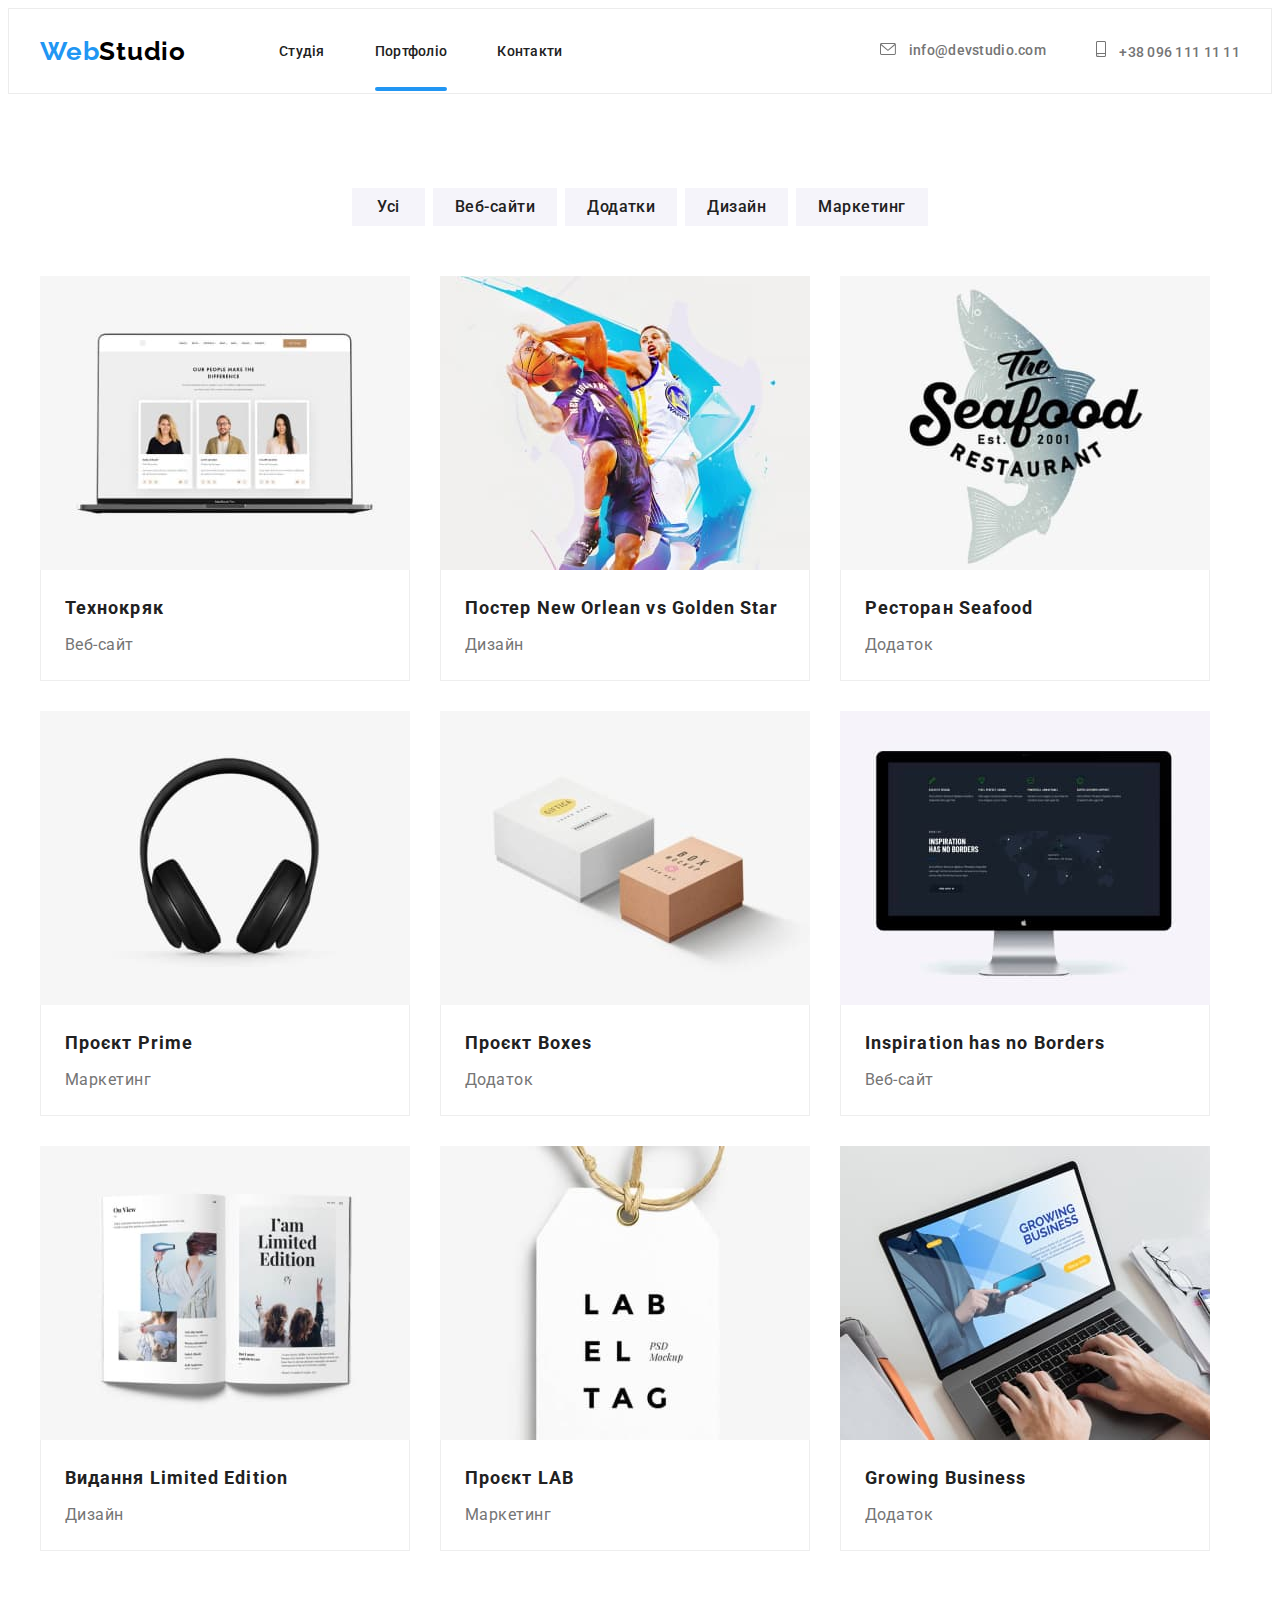
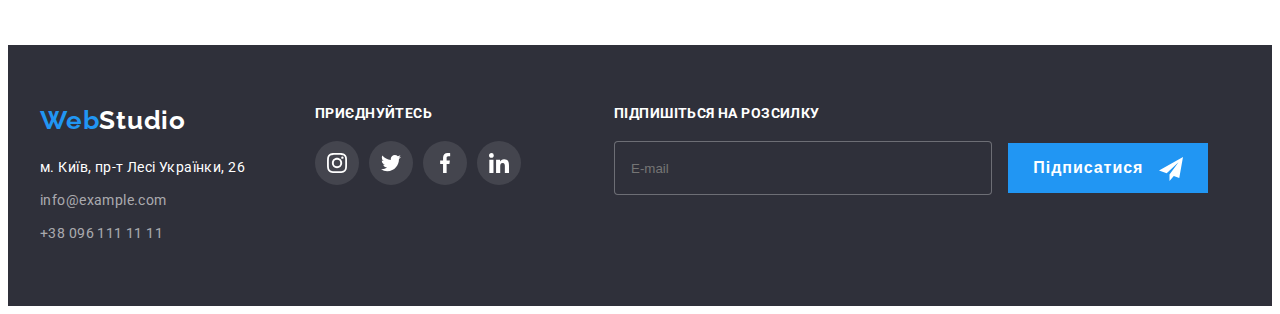
==== portfolio.html @ 2ddce33b "sass" ====
<!DOCTYPE html>
<html lang="uk">
  <head>
    <meta charset="UTF-8" />
    <meta http-equiv="X-UA-Compatible" content="IE=edge" />
    <meta name="viewport" content="width=device-width, initial-scale=1.0" />
    <title>Document</title>
    <!-- <link rel="stylesheet" href="./css/style.css" /> -->
    <link rel="stylesheet" href="./css/main.min.css">
    <link
      href="https://fonts.googleapis.com/css2?family=Raleway:wght@700&family=Roboto:wght@400;500;700;900&display=swap"
      rel="stylesheet"
    />
    <link
      rel="stylesheet"
      href="https://cdnjs.cloudflare.com/ajax/libs/modern-normalize/1.1.0/modern-normalize.min.css"
      integrity="sha512-wpPYUAdjBVSE4KJnH1VR1HeZfpl1ub8YT/NKx4PuQ5NmX2tKuGu6U/JRp5y+Y8XG2tV+wKQpNHVUX03MfMFn9Q=="
      crossorigin="anonymous"
      referrerpolicy="no-referrer"
    />
  </head>
  <body>
    <header class="header-portfolio">
      <div class="container header-container">
        <a href="" class="logo link"><span class="header-logo">Web</span>Studio</a>
        <nav class="navigation">
          <ul class="navigation__list list">
            <li class="navigation__item"><a href="./index.html" class="navigation__link link">Студія</a></li>
            <li class="navigation__item"><a href="" class="navigation__link link current">Портфоліо</a></li>
            <li class="navigation__item"><a href="" class="navigation__link link">Контакти</a></li>
          </ul>
        </nav>
        <ul class="contact list">
          <li class="contact__item">
            <a href="mailto:info@devstudio.com" class="contact__mail link"
              ><svg width="16" height="12" class="contact__icon">
                <use href="./images/icons.svg#icon-envelope"></use>
              </svg>
              info@devstudio.com</a
            >
          </li>
          <li class="contact__item">
            <a href="tel:+380961111111" class="contact__tel link"
              ><svg width="10" height="16" class="contact__icon">
                <use href="./images/icons.svg#icon-smartphone"></use>
              </svg>
              +38 096 111 11 11</a
            >
          </li>
        </ul>
      </div>
    </header>
    <main>
      <section class="portfolio">
        <div class="container">
          <h1 class="portfolio-hide">Портфоліо</h1>
          <ul class="portfolio-list list">
            <li class="item"><button type="button" class="portfolio-all-btn">Усі</button></li>
            <li class="item">
              <button type="button" class="portfolio-site-btn">Веб-сайти</button>
            </li>
            <li class="item"><button type="button" class="portfolio-app-btn">Додатки</button></li>
            <li class="item">
              <button type="button" class="portfolio-design-btn">Дизайн</button>
            </li>
            <li class="item">
              <button type="button" class="portfolio-marketing-btn">Маркетинг</button>
            </li>
          </ul>
          <ul class="portfolio-list-item">
            <li class="portfolio-item list">
              <a href="" class="portfolio-link link">
                <div class="portfolio-thumb">
                  <img src="./img/notebook.jpg" alt="ноутбук" width="370" />
                  <p class="portfolio-color-text">
                    Ресурс пропонує комплексні пропозиції з різним рівнем функціоналу та сервісів.
                    Все це дозволить відвідувачу отримати вичерпні відомості про компанію чи
                    приватну особу.
                  </p>
                </div>
                <div class="portfolio-border">
                  <h2 class="portfolio-title">Технокряк</h2>
                  <p class="portfolio-text">Веб-сайт</p>
                </div>
              </a>
            </li>
            <li class="portfolio-item list">
              <a href="" class="portfolio-link link">
                <div class="portfolio-thumb">
                  <img src="./img/basketball_players.jpg" alt="баскетболісти" width="370" />
                  <p class="portfolio-color-text">
                    Ресурс пропонує комплексні пропозиції з різним рівнем функціоналу та сервісів.
                    Все це дозволить відвідувачу отримати вичерпні відомості про компанію чи
                    приватну особу.
                  </p>
                </div>
                <div class="portfolio-border">
                  <h2 lang="en" class="portfolio-title">Постер New Orlean vs Golden Star</h2>
                  <p class="portfolio-text">Дизайн</p>
                </div>
              </a>
            </li>
            <li class="portfolio-item list">
              <a href="" class="portfolio-link link">
                <div class="portfolio-thumb">
                  <img src="./img/restaurant_seafood.jpg" alt="лого ресторану" width="370" />
                  <p class="portfolio-color-text">
                    Ресурс пропонує комплексні пропозиції з різним рівнем функціоналу та сервісів.
                    Все це дозволить відвідувачу отримати вичерпні відомості про компанію чи
                    приватну особу.
                  </p>
                </div>
                <div class="portfolio-border">
                  <h2 lang="en" class="portfolio-title">Ресторан Seafood</h2>
                  <p class="portfolio-text">Додаток</p>
                </div>
              </a>
            </li>
            <li class="portfolio-item list">
              <a href="" class="portfolio-link link">
                <div class="portfolio-thumb">
                  <img src="./img/headphones.jpg" alt="навушники" width="370" />
                  <p class="portfolio-color-text">
                    Ресурс пропонує комплексні пропозиції з різним рівнем функціоналу та сервісів.
                    Все це дозволить відвідувачу отримати вичерпні відомості про компанію чи
                    приватну особу.
                  </p>
                </div>
                <div class="portfolio-border">
                  <h2 lang="en" class="portfolio-title">Проєкт Prime</h2>
                  <p class="portfolio-text">Маркетинг</p>
                </div>
              </a>
            </li>
            <li class="portfolio-item list">
              <a href="" class="portfolio-link link">
                <div class="portfolio-thumb">
                  <img src="./img/boxes.jpg" alt="коробки" width="370" />
                  <p class="portfolio-color-text">
                    Ресурс пропонує комплексні пропозиції з різним рівнем функціоналу та сервісів.
                    Все це дозволить відвідувачу отримати вичерпні відомості про компанію чи
                    приватну особу.
                  </p>
                </div>
                <div class="portfolio-border">
                  <h2 lang="en" class="portfolio-title">Проєкт Boxes</h2>
                  <p class="portfolio-text">Додаток</p>
                </div>
              </a>
            </li>
            <li class="portfolio-item list">
              <a href="" class="portfolio-link link">
                <div class="portfolio-thumb">
                  <img src="./img/computer.jpg" alt="комп'ютер" width="370" />
                  <p class="portfolio-color-text">
                    Ресурс пропонує комплексні пропозиції з різним рівнем функціоналу та сервісів.
                    Все це дозволить відвідувачу отримати вичерпні відомості про компанію чи
                    приватну особу.
                  </p>
                </div>
                <div class="portfolio-border">
                  <h2 lang="en" class="portfolio-title">Inspiration has no Borders</h2>
                  <p class="portfolio-text">Веб-сайт</p>
                </div>
              </a>
            </li>
            <li class="portfolio-item list">
              <a href="" class="portfolio-link link">
                <div class="portfolio-thumb">   <img src="./img/book.jpg" alt="книга" width="370" />
                  <p class="portfolio-color-text">
                    Ресурс пропонує комплексні пропозиції з різним рівнем функціоналу та сервісів.
                    Все це дозволить відвідувачу отримати вичерпні відомості про компанію чи
                    приватну особу.
                  </p>
                </div>
                <div class="portfolio-border">
                  <h2 lang="en" class="portfolio-title">Видання Limited Edition</h2>
                  <p class="portfolio-text">Дизайн</p>
                </div>
              </a>
            </li>
            <li class="portfolio-item list">
              <a href="" class="portfolio-link link">
                <div class="portfolio-thumb"> <img src="./img/lab.jpg" alt="бирка" width="370" />
                  <p class="portfolio-color-text">
                    Ресурс пропонує комплексні пропозиції з різним рівнем функціоналу та сервісів.
                    Все це дозволить відвідувачу отримати вичерпні відомості про компанію чи
                    приватну особу.
                  </p>
                </div>
                <div class="portfolio-border">
                  <h2 lang="en" class="portfolio-title">Проєкт LAB</h2>
                  <p class="portfolio-text">Маркетинг</p>
                </div>
              </a>
            </li>
            <li class="portfolio-item list">
              <a href="" class="portfolio-link link">
                <div class="portfolio-thumb"> <img src="./img/growing_business.jpg" alt="працює за ноутбуком" width="370" />
                  <p class="portfolio-color-text">
                    Ресурс пропонує комплексні пропозиції з різним рівнем функціоналу та сервісів.
                    Все це дозволить відвідувачу отримати вичерпні відомості про компанію чи
                    приватну особу.
                  </p>
                </div>
                <div class="portfolio-border">
                  <h2 lang="en" class="portfolio-title">Growing Business</h2>
                  <p class="portfolio-text">Додаток</p>
                </div>
              </a>
            </li>
          </ul>
        </div>
      </section>
    </main>
    <footer class="footer">
      <div class="container container-footer">
        <div class="container-footer-logo">
          <a href="" class="footer-logo link"><span class="footer-logo">Web</span>Studio</a>
          <address class="footer-portfolio">
            <ul class="footer-list list">
              <li class="item">
                <a
                  href="https://goo.gl/maps/AxtiK1WYeKS8RHSY9"
                  target="_blank"
                  rel="noopener noreferrer nofollow"
                  class="footer-link link"
                  >м. Київ, пр-т Лесі Українки, 26</a
                >
              </li>
              <li class="item">
                <a href="mailto:info@example.com" class="footer-mailto-to link">info@example.com</a>
              </li>
              <li class="item">
                <a href="tel:+380961111111" class="footer-tel link">+38 096 111 11 11</a>
              </li>
            </ul>
          </address>
        </div>
        <div class="footer-soc">
          <h3 class="footer-soc-title">приєднуйтесь</h3>
          <ul class="footer-soc-list list">
            <li class="footer-soc-items">
              <a href="#" class="footer-soc-link link"
                ><svg widht="20" height="20" class="footer-soc-icons">
                  <use href="./images/icons.svg#icon-instagram"></use>
                </svg>
              </a>
            </li>
            <li class="footer-soc-items">
              <a href="#" class="footer-soc-link link"
                ><svg widht="20" height="20" class="footer-soc-icons">
                  <use href="./images/icons.svg#icon-twitter"></use>
                </svg>
              </a>
            </li>
            <li class="footer-soc-items">
              <a href="#" class="footer-soc-link link"
                ><svg widht="20" height="20" class="footer-soc-icons">
                  <use href="./images/icons.svg#icon-facebook"></use>
                </svg>
              </a>
            </li>
            <li class="footer-soc-items">
              <a href="#" class="footer-soc-link link"
                ><svg widht="20" height="20" class="footer-soc-icons">
                  <use href="./images/icons.svg#icon-linkedin"></use>
                </svg>
              </a>
            </li>
          </ul>
        </div>
        <div class="footer-subscribe">
          <h3 class="footer-subscribe-title">Підпишіться на розсилку</h3>
          <form action="">
            <label for="e-mail"></label>
            <input type="e-mail" name="e-mail" placeholder="E-mail" class="footer-subscribe-input">
            <button type="submit" class="footer-subscribe-btn">
               Підписатися 
              <svg class="footer-subscribe-icon" width="24" height="24"><use href="./images/icons.svg#icon-icon-send"></use></svg></button>
          </form>
        </div>
      </div>
    </footer>
  </body>
</html>
---- css/style.css ----
:root {
  --primary-header-color: #ffffff;
  --second-header-color: #212121;
  --second-text-color: #757575;
  --second-logo-color: #2196f3;
  --logo-color: #000000;
  --page-second-background: #2f303a;
  --button-page-background: #f5f4fa;
  --second-background-color: #188ce8;
  --link-rgba-color: rgba(255, 255, 255, 0.6);
  --border-img-color: #EEEEEE;
  --icon-color: #AFB1B8;

}
.container {
  width: 1200px;
  padding: 0px 15px;
  margin: 0 auto;
}
body {
  color: #212121;
  font-family: Roboto, sans-serif;
}
p,
h1,
h2,
h3,
h4,
h5,
h6 {
  margin: 0px;
}
ul {
  margin: 0px;
  padding-left: 0px;
}
button {
  cursor: pointer;
}

.link {
  text-decoration: none;
}
.list {
  list-style: none;
}
img {
  display: block;
}
@keyframes rotator {
  0% {
    transform: rotate(0);
  }
  50% {
    transform: rotate(360deg);
  }
  100% {
    transform: translateX(500px);
  }
}
/*-------- header-------- */
header .container {
  display: flex;
  align-items: center;
}

.header-logo {
  font-family: 'Raleway';
  font-weight: 700;
  font-size: 26px;
  line-height: 1.19;
  letter-spacing: 0.03em;
  color: var(--logo-color);
}

span.header-logo {
  color: var(--second-logo-color);
}
.nav-header {
  margin-left: 93px;
 
}
.header-list {
  display: flex; 
}
.header-list .item + .item {
  margin-left: 50px;
}

.header-link {
  padding-top: 32px;
  padding-bottom: 32px;
  position: relative;

  font-weight: 500;
  font-size: 14px;
  line-height: 1.14;
  letter-spacing: 0.02em;
  color: var(--second-header-color);
  transition: color 250ms cubic-bezier(0.4, 0, 0.2, 1);
}
.current::after {
  content: "";
  width: 100%;
  height: 4px;
  display: block;
  position: absolute;
  bottom: 0;
  left: 0;
  border-radius: 2px;
  background-color: var(--second-logo-color);
}


.cont-list {
  display: inline-flex;
  justify-content: center;
  align-items: center;
  margin-left: auto;
}
.cont-list .header-item + .header-item {
  margin-left: 50px;
}

.header-icon:focus {
  fill: var(--second-logo-color);
  }
  .header-icon {
    fill: currentColor;
    margin-right: 10px;
  }

.header-mail,
.header-tel {
  display: block;
  padding-top: 32px;
  padding-bottom: 32px;

  font-weight: 500;
  font-size: 14px;
  line-height: 1.14;
  letter-spacing: 0.02em;
  color: var(--second-text-color);
  transition: color 250ms cubic-bezier(0.4, 0, 0.2, 1);
}
.header-mail:hover,
.header-mail:focus,
.header-tel:hover,
.header-tel:focus,
.header-link:hover,
.header-link:focus {
  color: var(--second-logo-color);
}

/*-------- main-------- */


.hero {
  background: var(--page-second-background);
  text-align: center;
  padding-bottom: 200px;
  padding-top: 200px;
}
.hero-photo {
  height: 600px;
  max-width: 1600px;
  margin-left: auto;
  margin-right: auto;
  background-image: linear-gradient(rgba(47, 48, 58, 0.4),rgba(47, 48, 58, 0.4)), url(../images/hero.jpg);
  background-repeat: no-repeat;
  background-size: cover;
  background-position: center;
}

.title {
  margin-bottom: 30px;

  font-weight: 900;
  font-size: 44px;
  line-height: 1.36;
  text-align: center;
  letter-spacing: 0.06em;
  text-transform: uppercase;
  color: var(--primary-header-color); 
}
.servise-btn {
  min-width: 216px;
  height: 50px;
  border: none;

  font-weight: 700;
  font-size: 16px;
  line-height: 1.88;
  letter-spacing: 0.06em;
  color: var(--primary-header-color);
  background: var(--second-logo-color);
  transition: background-color 250ms cubic-bezier(0.4, 0, 0.2, 1);
}
.servise-cursor {
  cursor: pointer;
}
.servise-btn:focus,
.servise-btn:hover {
  background-color: var(--second-background-color);
}

/*-------- qualitie-------- */

.our-qualities { 
  padding-top: 94px;
  padding-bottom: 94px;
}

.qualities-text-hide {
  position: absolute;
  width: 1px;
  height: 1px;
  margin: 1px;
  border: 0;
  padding: 0;
  white-space: nowrap;
  clip-path: inset(100%);
  clip:rect(0000);
  overflow: hidden;
}
.qualities-icon {
  width: 270px;
  height: 120px;
  background-color: var(--button-page-background);
  margin-bottom: 30px;
  display: flex;
  justify-content: center;
  align-items: center;
}
.qualities-icon-images {
width: 70px;
height: 70px;
}


.qualities-list {
  display: flex;
  flex-basis: calc(100% - 120px)/4;
   margin-right: -30px;
}

.qualities-list .qualities-item:not(:last-child){
margin-right: 30px;
}
.qualities-title {
  font-size: 14px;
  line-height: 1.14;
  letter-spacing: 0.03em;
  text-transform: uppercase;
  color: var(--second-header-color);
  margin-bottom: 10px;
}
.qualities-text {
  font-size: 14px;
  line-height: 1.71;
  letter-spacing: 0.03em;
  color: var(--second-text-color);
}

/*----------- work ----------- */

.work-section {
padding-bottom: 94px;
}

.work-title {
  font-weight: 700;
  font-size: 36px;
  line-height: 1.17;
  text-align: center;
  letter-spacing: 0.03em;
  color: var(--second-header-color);
}
.work-title {
  margin-bottom: 50px;
}
.work-list {
  display: flex;
  flex-basis: calc(100%-60px)/3;
}
.work-list .work-item:not(:last-child) {
  margin-right: 30px;
}
.work-text {
  position: absolute;
  bottom: 0;
  padding-top: 27px;
  padding-bottom: 27px;
  width: 100%;

  font-weight: 700;
  font-size: 14px;
  line-height: 16px;
  text-align: center;
  letter-spacing: 0.03em;
  text-transform: uppercase;
  color: var(--primary-header-color);
  background-color: rgba(47, 48, 58, 0.8);;
}
.work-item {
  position: relative;
}

/*--------- team --------- */
.team {
  background: var(--button-page-background);
}
.team-section {
  padding-bottom: 94px;
  padding-top: 94px;
  
}


.team-title {
  font-weight: 700;
  font-size: 36px;
  line-height: 1.17;
  text-align: center;
  letter-spacing: 0.03em;
  color: var(--second-header-color);
}
.team-list {
  display: flex;
  margin-top: 50px; 
}
.team-list .team-item:not(:last-child) {
  margin-right: 30px;
}
.team-name {
  margin-top: 30px;
  
  font-weight: 500;
  font-size: 16px;
  line-height: 1.19;
  text-align: center;
  letter-spacing: 0.03em;
  color: var(--second-header-color);
}
.team-position {
  margin-top: 10px;
  margin-bottom: 16px;
  font-size: 16px;
  line-height: 1.19;
  text-align: center;
  letter-spacing: 0.03em;
  color: var(--second-text-color);
}
.team-item{
  background-color: var(--primary-header-color);
  box-shadow: 0px 1px 3px rgba(0, 0, 0, 0.12), 0px 1px 1px rgba(0, 0, 0, 0.14), 0px 2px 1px rgba(0, 0, 0, 0.2);
  border-radius: 0px 0px 4px 4px;
}
.team-soc-list {
  display: flex;
  justify-content: center;
  align-items: center;
  
}
.team-soc-items {
  width: 44px;
  height: 44px;
  margin-bottom: 30px;
}
.team-soc-items:not(:last-child) {
  margin-right: 10px;
}
.team-soc-link {
  width: 100%;
  height: 100%;
  display: flex;
  border-radius: 50%;
  justify-content: center;
  align-items: center;
  color: var(--icon-color);
  transition: background-color 250ms cubic-bezier(0.4, 0, 0.2, 1), color 250ms cubic-bezier(0.4, 0, 0.2, 1);
 
}
 .team-soc-link:hover,
 .team-soc-link:focus{
  background-color: var(--second-logo-color);
  color: var(--primary-header-color);
 }
.team-soc-icons {
  fill: currentColor;
}



.clients-section {
  padding-top: 94px;
  padding-bottom: 94px;
}
.clients-title {
  font-weight: 700;
  font-size: 36px;
  line-height: 42px;
  text-align: center;
  letter-spacing: 0.03em;
  margin-bottom: 50px;
}
.clients-list {
  display: flex;
  justify-content: center;
  align-items: center;
}
.clients-link {
  width: 100%;
  height: 100%;
  display: flex;
  justify-content: center;
  align-items: center;
  fill: var(--icon-color);
  border: 1px solid #AFB1B8;
  border-radius: 4px;
  transition: border-color cubic-bezier(0.4, 0, 0.2, 1), color 250ms cubic-bezier(0.4, 0, 0.2, 1);
}
.clients-items {
  width: 170px;
  height: 92px;
}
.clients-items:not(:last-child) {
  margin-right: 30px;
}
.clients-link {
  color: var(--icon-color);
}
.clients-link:hover,
.clients-link:focus{
color: var(--second-logo-color);
border-color: var(--second-logo-color);
}

.clients-icons {
  fill: currentColor;
}
/*---------- footer ---------- */

.footer {
  background: var(--page-second-background);
  padding-top: 60px;
  padding-bottom: 60px;
  
}
.container-footer {
  display: flex;
}
.container-footer-logo {
  display: inline-block;
}
.footer-logo {
  font-family: 'Raleway';
  font-style: normal;
  font-weight: 700;
  font-size: 26px;
  line-height: 1.19;
  letter-spacing: 0.03em;
  color: var(--primary-header-color);
}
span.footer-logo {
  color: var(--second-logo-color);
}
.footer-info-links {
  margin-top: 20px;
}

.footer-list .item + .item {
  margin-top: 9px;
}
.footer-link {
  font-style: normal;
  font-size: 14px;
  line-height: 1.71;
  letter-spacing: 0.03em;
  color: var(--primary-header-color);
  transition: color 250ms cubic-bezier(0.4, 0, 0.2, 1);
}

.footer-meilto {
  font-style: normal;
  font-size: 14px;
  line-height: 1.71;
  letter-spacing: 0.03em;
  color: var(--link-rgba-color);
}
.footer-tel {
  font-style: normal;
  font-size: 14px;
  line-height: 1.71;
  letter-spacing: 0.03em;
  color: var(--link-rgba-color);
}
.footer-link:hover,
.footer-link:focus,
.footer-meilto:hover,
.footer-meilto:focus,
.footer-tel:hover,
.footer-tel:focus {
  color: var(--second-logo-color);
}

.footer-soc {
  justify-content: center;
  align-items: center; 
}

.footer-soc-title {
  display: flex;
  align-items: center;
  margin-bottom: 20px;
  margin-left: 70px;
  

  font-weight: 700;
  font-size: 14px;
  line-height: 16px;
  letter-spacing: 0.03em;
  text-transform: uppercase;
  color: var(--primary-header-color);
}
.footer-soc-link {
  width: 100%;
  height: 100%;
  display: flex;
  justify-content: center;
  align-items: center;
  color: var(--primary-header-color);
  border-radius: 50%;
  background: rgba(255, 255, 255, 0.1);
  transition: background-color 250ms cubic-bezier(0.4, 0, 0.2, 1);
}
.footer-soc-list {
  display: flex;
  justify-content: center;
  align-items: center;
  margin-left: 70px;
}
.footer-soc-items {
  width: 44px;
  height: 44px;
}
.footer-soc-items:not(:last-child) {
  margin-right: 10px;
}
.footer-soc-icons {
  fill: currentColor;
}
.footer-soc-link:hover,
.footer-soc-link:focus {
  background-color: var(--second-logo-color);
}
.footer-subscribe {
  margin-left: 93px;
}
.footer-subscribe-title {
  font-weight: 700;
  font-size: 14px;
  line-height: 16px;
  letter-spacing: 0.03em;
  text-transform: uppercase;
  color: #FFFFFF;
  margin-bottom: 20px;
}
.footer-subscribe-input {
  width: 358px;
  height: 50px;
  padding-left: 16px;
  border: 1px solid rgba(255, 255, 255, 0.3);
  border-radius: 4px;
  background: var(--page-second-background);
  cursor: pointer;
}
.footer-subscribe-btn {
  width: 200px;
  height: 50px;
  margin-left: 12px;
  font-weight: 700;
  font-size: 16px;
  line-height: 30px;
  align-items: center;
  text-align: center;
  letter-spacing: 0.06em;
  border: none;
  cursor: pointer;
  color: var(--primary-header-color);
  background: var(--second-logo-color);
  outline: none;
  transition: background-color 250ms cubic-bezier(0.4, 0, 0.2, 1);
}
.footer-subscribe-btn:focus,
.footer-subscribe-btn:hover {
background-color: var(--second-background-color);
}
.footer-subscribe-icon {
  fill: var(--primary-header-color);
  margin-left: 10px;
  vertical-align: middle;
}

/*---------- portfolio ---------- */

.header-portfolio {
  border: 1px solid #ECECEC;
}
.portfolio-hide {
  position: absolute;
  width: 1px;
  height: 1px;
  margin: 1px;
  border: 0;
  padding: 0;
  white-space: nowrap;
  clip-path: inset(100%);
  clip:rect(0000);
  overflow: hidden;
}

.portfolio-list {
  display: flex;
  justify-content: center;
  margin-bottom: 50px;
}
.portfolio-list .item + .item {
  margin-left: 8px;
}
.portfolio-all-btn {
  padding: 6px 25px;

  font-family: 'Roboto';
  font-weight: 500;
  font-size: 16px;
  line-height: 1.63;
  letter-spacing: 0.03em;
  border: 0;
  background: var(--button-page-background);
  color: var(--second-header-color);
  cursor: pointer;
  transition: background-color 250ms cubic-bezier(0.4, 0, 0.2, 1), color 250ms cubic-bezier(0.4, 0, 0.2, 1),
  box-shadow 250ms cubic-bezier(0.4, 0, 0.2, 1);
}

.portfolio-site-btn {
  padding: 6px 22px;

  font-family: 'Roboto';
  font-weight: 500;
  font-size: 16px;
  line-height: 1.63;
  letter-spacing: 0.03em;
  border: 0;
  background: var(--button-page-background);
  color: var(--second-header-color);
  cursor: pointer;
  transition: background-color 250ms cubic-bezier(0.4, 0, 0.2, 1), color 250ms cubic-bezier(0.4, 0, 0.2, 1),
  box-shadow 250ms cubic-bezier(0.4, 0, 0.2, 1);
}
.portfolio-app-btn {
  padding: 6px 22px;

  font-family: 'Roboto';
  font-weight: 500;
  font-size: 16px;
  line-height: 1.63;
  letter-spacing: 0.03em;
  border: 0;
  background: var(--button-page-background);
  color: var(--second-header-color);
  cursor: pointer;
  transition: background-color 250ms cubic-bezier(0.4, 0, 0.2, 1), color 250ms cubic-bezier(0.4, 0, 0.2, 1),
  box-shadow 250ms cubic-bezier(0.4, 0, 0.2, 1);
}
.portfolio-design-btn {
  padding: 6px 22px;

  font-family: 'Roboto';
  font-weight: 500;
  font-size: 16px;
  line-height: 1.63;
  letter-spacing: 0.03em;
  border: 0;
  background: var(--button-page-background);
  color: var(--second-header-color);
  cursor: pointer;
  transition: background-color 250ms cubic-bezier(0.4, 0, 0.2, 1), color 250ms cubic-bezier(0.4, 0, 0.2, 1),
  box-shadow 250ms cubic-bezier(0.4, 0, 0.2, 1);
}
.portfolio-marketing-btn {
  padding: 6px 22px;

  font-family: 'Roboto';
  font-weight: 500;
  font-size: 16px;
  line-height: 1.63;
  letter-spacing: 0.03em;
  color: var(--second-header-color);
  background: var(--button-page-background);
  border: 0;
  cursor: pointer;
  transition: background-color 250ms cubic-bezier(0.4, 0, 0.2, 1), color 250ms cubic-bezier(0.4, 0, 0.2, 1), 
  box-shadow 250ms cubic-bezier(0.4, 0, 0.2, 1);  
}
.portfolio {
  padding-top: 94px;
  padding-bottom: 94px;
}
.portfolio-list-item {
  display: flex;
  flex-wrap: wrap;
}

.portfolio-all-btn:hover,
.portfolio-all-btn:focus,
.portfolio-site-btn:hover,
.portfolio-site-btn:focus,
.portfolio-app-btn:hover,
.portfolio-app-btn:focus,
.portfolio-design-btn:hover,
.portfolio-design-btn:focus,
.portfolio-marketing-btn:hover,
.portfolio-marketing-btn:focus {
  background-color: var(--second-logo-color);
  color: var(--primary-header-color);
  box-shadow: 0px 3px 1px rgba(0, 0, 0, 0.1), 0px 1px 2px 
  rgba(0, 0, 0, 0.08), 0px 2px 2px rgba(0, 0, 0, 0.12);
}
.portfolio-item {
  flex-basis: calc(100%-60px)/3;
  margin-bottom: 30px;
  margin-right: 30px;
  position: relative;
}

.portfolio-thumb {
  position: relative;
  overflow: hidden;
}
.portfolio-item:nth-child(3n) {
  margin-right: 0px;
}
.portfolio-item:nth-last-child(-n+3) {
  margin-bottom: 0;
}
.portfolio-link {
  display: block;
  /* position: relative; */
}
.portfolio-link:hover {
  box-shadow: 0px 1px 1px rgba(0, 0, 0, 0.12), 0px 4px 4px rgba(0, 0, 0, 0.06), 1px 4px 6px rgba(0, 0, 0, 0.16);
  
}
.portfolio-link:hover .portfolio-color-text {
  transform: translateY(0);
}
.portfolio-color-text {
  position: absolute;
  top: 0px;
  font-size: 18px;
  line-height: 28px;
  letter-spacing: 0.03em;
  color: var(--primary-header-color);
  background-color: rgba(33, 150, 243, 0.9);
  padding-left: 27px;
  padding-top: 65px;
  padding-right: 21px;
  height: 100%;
  transform: translateY(100%);
  transition: transform 300ms linear;
  overflow: auto;
}
.portfolio-border {
  border-bottom: 1px solid var(--border-img-color);
  border-left: 1px solid var(--border-img-color);
  border-right: 1px solid var(--border-img-color);
  padding-top: 20px;
  padding-left: 24px;
  padding-bottom: 20px;
  
}
.portfolio-title {
  font-size: 18px;
  line-height: 2;
  letter-spacing: 0.06em;
  color: var(--second-header-color);
}
.portfolio-text {
  margin-top: 4px;
  
  font-size: 16px;
  line-height: 1.88;
  letter-spacing: 0.03em;
  color: var(--second-text-color);
}




/*---------- footer-portfolio ---------- */

.footer-portfolio {
  margin-top: 20px;
}
.footer-list .item + .item {
  margin-top: 9px;
}
.footer-mailto-to,
.footer-tel {
  font-style: normal;
  font-size: 14px;
  line-height: 1.71;
  letter-spacing: 0.03em;
  color: var(--link-rgba-color);
}
.footer-mailto-to:hover,
.footer-mailto-to:focus {
  color: var(--second-logo-color);
}
.backdrop {
  position: fixed;
  top: 0;
  width: 100%;
  height: 100%;
  background-color:  rgba(0, 0, 0, 0.2);;
  transition: opasity 250ms cubic-bezier(0.4, 0, 0.2, 1) visibility 250ms cubic-bezier(0.4, 0, 0.2, 1);
}
.modal {
  position: absolute;
  top: 50%;
  left: 50%;
  transform: translate(-50%, -50%) scaleY(1) scaleX(1);
  width: 528px;
  min-height: 581px;
  background-color: var(--primary-header-color);
  box-shadow: 0px 1px 3px rgba(0, 0, 0, 0.12), 0px 1px 1px rgba(0, 0, 0, 0.14), 0px 2px 1px rgba(0, 0, 0, 0.2);
  border-radius: 4px;
  transition: transform 250ms cubic-bezier(0.4, 0, 0.2, 1);
  padding: 40px;
}
.backdrop.is-hidden.modal {
  transform: translate(-50%, -50%) scaleY(0) scaleX(0);
}
.modal-close {
  position: absolute;
  top: 8px;
  right: 8px;
  display: flex;
  align-items: center;
  justify-content: center;
  width: 30px;
  height: 30px;
  background-color: transparent;
  border: 1px solid rgba(0, 0, 0, 0.1);
  border-radius: 50%;
  transition: fill 250ms cubic-bezier(0.4, 0, 0.2, 1);
}

.modal-close-blue:focus,
.modal-close-blue:hover {
  fill:#2196F3;
}
.is-hidden {
  opacity: 0;
  visibility: hidden;
  pointer-events: none;
}
.modal-heading {
  font-weight: 700;
  font-size: 20px;
  line-height: 23px;
  text-align: center;
  letter-spacing: 0.03em;
  color: #212121;
  margin-bottom: 12px;
}

.modal-input {
  width: 100%;
  height: 40px;
  border: 1px solid rgba(33, 33, 33, 0.2);
  border-radius: 4px;
  padding-left: 42px;
  outline: none;
  cursor: pointer;
  transition: border-color 250ms cubic-bezier(0.4, 0, 0.2, 1);
}

.modal-input:focus,
.modal-input:hover {
  border-color: var(--second-logo-color);
  
}
.modal-input:focus + svg,
.modal-input:hover + svg {
  fill: var(--second-logo-color);
}
.modal-input-group {
  margin-bottom: 10px;
}
.modal-input-group label {
  margin-bottom: 4px;
  display: block;
  font-weight: 400;
  font-size: 12px;
  line-height: 14px;
  letter-spacing: 0.01em;
  color: #757575;
}
.modal-text {
  width: 100%;
  height: 120px;
  border: 1px solid rgba(33, 33, 33, 0.2);
  border-radius: 4px;
  padding: 12px 16px;

  font-weight: 400;
  font-size: 12px;
  line-height: 14px;
  letter-spacing: 0.01em;
  color: rgba(117, 117, 117, 0.5);
  resize: none;
  cursor: pointer;
  outline: none;
  transition: border-color 250ms cubic-bezier(0.4, 0, 0.2, 1);
}
.modal-text:focus,
.modal-text:hover {
  border-color: var(--second-logo-color); 
}

.modal-input-icon {
  position: absolute;
  top: 50%;
  left: 12px;
  transform: translateY(-50%);
  transition: fill 250ms cubic-bezier(0.4, 0, 0.2, 1);
}
.modal-input-wrapper {
  position: relative;
}


.modal-politic-label::before {
  content: "";
  width: 16px;
  height: 15px;
  border: 1px solid #212121;
  margin-right: 8px;
}
label.modal-politic-label {
  display: flex;
  align-items: center;
 
}
.visually-hidder {
  position: absolute;
  width: 1px;
  height: 1px;
  margin: -1px;
  border: 0;
  padding: 0;
  white-space: nowrap;
  overflow: hidden;

}
.modal-politic-chec {
  font-weight: 400;
  font-size: 14px;
  line-height: 24px;
  letter-spacing: 0.03em;
  color: #757575;
}
.modal-politic-chec:checked + label::before {
  border: none;
  background-image: url(../img/chec.svg);
  background-repeat: no-repeat;
  background-position: center;
  background-color: var(--second-logo-color);
}
.modal-politic-link {
  font-weight: 400;
  font-size: 14px;
  line-height: 24px;
  letter-spacing: 0.03em;
  text-decoration-line: underline;
  color: var(--second-logo-color);
  margin-left: 5px;
}
.modal-btn-sudmit {
  text-align: center;
  margin-top: 30px;
}
.modal-btn {
  width: 200px;
  height: 50px;
  border: none;
  font-weight: 700;
  font-size: 16px;
  line-height: 30px;
  letter-spacing: 0.06em;
  color: var(--primary-header-color);
  /* display: flex; */
  align-items: center;
  justify-content: center;
  background: var(--second-logo-color);
  box-shadow: 0px 4px 4px rgba(0, 0, 0, 0.15);
  transition: background-color 250ms cubic-bezier(0.4, 0, 0.2, 1);
}
.modal-btn:focus,
.modal-btn:hover {
  background-color: var(--second-background-color);
}
---- css/main.min.css ----
p,h1,h2,h3,h4,h5,h6{margin:0px}ul{margin:0px;padding-left:0px}.link{text-decoration:none}.list{list-style:none}button{cursor:pointer}img{display:block}:root{--primary-header-color: #ffffff;--second-header-color: #212121;--second-text-color: #757575;--second-logo-color: #2196f3;--logo-color: #000000;--page-second-background: #2f303a;--button-page-background: #f5f4fa;--second-background-color: #188ce8;--link-rgba-color: rgba(255, 255, 255, 0.6);--border-img-color: #EEEEEE;--icon-color: #AFB1B8}body{color:#212121;font-family:Roboto,sans-serif}.footer-soc-list,.footer-soc-link,.footer-soc-title,.clients-link,.clients-list,.qualities-icon,header .container{display:flex;align-items:center}.container{width:1200px;padding:0px 15px;margin:0 auto}.logo{font-family:"Raleway";font-weight:700;font-size:26px;line-height:1.19;letter-spacing:.03em;color:var(--logo-color)}span.header-logo{color:var(--second-logo-color)}.navigation{margin-left:93px}.navigation__list{display:flex}.navigation__list .navigation__item+.navigation__item{margin-left:50px}.navigation__link{padding-top:32px;padding-bottom:32px;position:relative;font-weight:500;font-size:14px;line-height:1.14;letter-spacing:.02em;color:var(--second-header-color);transition:color 250ms cubic-bezier(0.4, 0, 0.2, 1)}.navigation__link:hover,.navigation__link:focus{color:var(--second-logo-color)}.current::after{content:"";width:100%;height:4px;display:block;position:absolute;bottom:0;left:0;border-radius:2px;background-color:var(--second-logo-color)}.contact{display:inline-flex;justify-content:center;align-items:center;margin-left:auto}.contact .contact__item+.contact__item{margin-left:50px}.contact__icon{fill:currentColor;margin-right:10px}.contact__icon:focus{fill:var(--second-logo-color)}.contact__mail,.contact__tel{display:block;padding-top:32px;padding-bottom:32px;font-weight:500;font-size:14px;line-height:1.14;letter-spacing:.02em;color:var(--second-text-color);transition:color 250ms cubic-bezier(0.4, 0, 0.2, 1)}.contact__mail:hover,.contact__mail:focus,.contact__mail:hover,.contact__mail:focus,.contact__tel:hover,.contact__tel:focus,.contact__tel:hover,.contact__tel:focus{color:var(--second-logo-color)}.hero{background:var(--page-second-background);text-align:center;padding-bottom:200px;padding-top:200px}.hero-photo{height:600px;max-width:1600px;margin-left:auto;margin-right:auto;background-image:linear-gradient(rgba(47, 48, 58, 0.4), rgba(47, 48, 58, 0.4)),url(../images/hero.jpg);background-repeat:no-repeat;background-size:cover;background-position:center}.hero__title{margin-bottom:30px;font-weight:900;font-size:44px;line-height:1.36;text-align:center;letter-spacing:.06em;text-transform:uppercase;color:var(--primary-header-color)}.hero__btn{min-width:216px;height:50px;border:none;cursor:pointer;font-weight:700;font-size:16px;line-height:1.88;letter-spacing:.06em;color:var(--primary-header-color);background:var(--second-logo-color);transition:background-color 250ms cubic-bezier(0.4, 0, 0.2, 1)}.hero__btn:focus,.hero__btn:hover{background-color:var(--second-background-color)}.qualities{padding-top:94px;padding-bottom:94px}.hide__title{position:absolute;width:1px;height:1px;margin:1px;border:0;padding:0;white-space:nowrap;-webkit-clip-path:inset(100%);clip-path:inset(100%);clip:rect(0);overflow:hidden}.qualities-icon{width:270px;height:120px;background-color:var(--button-page-background);margin-bottom:30px;justify-content:center}.qualities-icon-images{width:70px;height:70px}.qualities-list{display:flex;flex-basis:calc(100% - 120px)/4;margin-right:-30px}.qualities-list .qualities-item:not(:last-child){margin-right:30px}.qualities-title{font-size:14px;line-height:1.14;letter-spacing:.03em;text-transform:uppercase;color:var(--second-header-color);margin-bottom:10px}.qualities-text{font-size:14px;line-height:1.71;letter-spacing:.03em;color:var(--second-text-color)}.work-section{padding-bottom:94px}.work-title{font-weight:700;font-size:36px;line-height:1.17;text-align:center;letter-spacing:.03em;color:var(--second-header-color);margin-bottom:50px}.work-list{display:flex;flex-basis:calc(100% - 60px)/3}.work-list .work-item:not(:last-child){margin-right:30px}.work-text{position:absolute;bottom:0;padding-top:27px;padding-bottom:27px;width:100%;font-weight:700;font-size:14px;line-height:16px;text-align:center;letter-spacing:.03em;text-transform:uppercase;color:var(--primary-header-color);background-color:rgba(47,48,58,.8)}.work-item{position:relative}.team{background:var(--button-page-background)}.team-section{padding-bottom:94px;padding-top:94px}.team-title{font-weight:700;font-size:36px;line-height:1.17;text-align:center;letter-spacing:.03em;color:var(--second-header-color)}.team-list{display:flex;margin-top:50px}.team-list .team-item:not(:last-child){margin-right:30px}.team-name{margin-top:30px;font-weight:500;font-size:16px;line-height:1.19;text-align:center;letter-spacing:.03em;color:var(--second-header-color)}.team-position{margin-top:10px;margin-bottom:16px;font-size:16px;line-height:1.19;text-align:center;letter-spacing:.03em;color:var(--second-text-color)}.team-item{background-color:var(--primary-header-color);box-shadow:0px 1px 3px rgba(0,0,0,.12),0px 1px 1px rgba(0,0,0,.14),0px 2px 1px rgba(0,0,0,.2);border-radius:0px 0px 4px 4px}.team-soc-list{display:flex;justify-content:center;align-items:center}.team-soc-items{width:44px;height:44px;margin-bottom:30px}.team-soc-items:not(:last-child){margin-right:10px}.team-soc-link{width:100%;height:100%;display:flex;border-radius:50%;justify-content:center;align-items:center;color:var(--icon-color);transition:background-color 250ms cubic-bezier(0.4, 0, 0.2, 1),color 250ms cubic-bezier(0.4, 0, 0.2, 1)}.team-soc-link:hover,.team-soc-link:focus{background-color:var(--second-logo-color);color:var(--primary-header-color)}.team-soc-icons{fill:currentColor}.clients-section{padding-top:94px;padding-bottom:94px}.clients-title{font-weight:700;font-size:36px;line-height:42px;text-align:center;letter-spacing:.03em;margin-bottom:50px}.clients-list{justify-content:center}.clients-link{width:100%;height:100%;justify-content:center;fill:var(--icon-color);border:1px solid #afb1b8;border-radius:4px;transition:border-color cubic-bezier(0.4, 0, 0.2, 1),color 250ms cubic-bezier(0.4, 0, 0.2, 1);color:var(--icon-color)}.clients-link:hover,.clients-link:focus{color:var(--second-logo-color);border-color:var(--second-logo-color)}.clients-items{width:170px;height:92px}.clients-items:not(:last-child){margin-right:30px}.clients-icons{fill:currentColor}.footer{background:var(--page-second-background);padding-top:60px;padding-bottom:60px}.container-footer{display:flex}.container-footer-logo{display:inline-block}.footer-logo{font-family:"Raleway";font-style:normal;font-weight:700;font-size:26px;line-height:1.19;letter-spacing:.03em;color:var(--primary-header-color)}span.footer-logo{color:var(--second-logo-color)}.footer-info-links{margin-top:20px}.footer-list .item+.item{margin-top:9px}.footer-link{font-style:normal;font-size:14px;line-height:1.71;letter-spacing:.03em;color:var(--primary-header-color);transition:color 250ms cubic-bezier(0.4, 0, 0.2, 1)}.footer-link:hover,.footer-link:focus{color:var(--second-logo-color)}.footer-meilto{font-style:normal;font-size:14px;line-height:1.71;letter-spacing:.03em;color:var(--link-rgba-color)}.footer-meilto:hover,.footer-meilto:focus{color:var(--second-logo-color)}.footer-tel{font-style:normal;font-size:14px;line-height:1.71;letter-spacing:.03em;color:var(--link-rgba-color)}.footer-tel:hover,.footer-tel:focus{color:var(--second-logo-color)}.footer-soc{justify-content:center;align-items:center}.footer-soc-title{margin-bottom:20px;margin-left:70px;font-weight:700;font-size:14px;line-height:16px;letter-spacing:.03em;text-transform:uppercase;color:var(--primary-header-color)}.footer-soc-link{width:100%;height:100%;justify-content:center;color:var(--primary-header-color);border-radius:50%;background:rgba(255,255,255,.1);transition:background-color 250ms cubic-bezier(0.4, 0, 0.2, 1)}.footer-soc-link:hover,.footer-soc-link:focus{background-color:var(--second-logo-color)}.footer-soc-list{justify-content:center;margin-left:70px}.footer-soc-items{width:44px;height:44px}.footer-soc-items:not(:last-child){margin-right:10px}.footer-soc-icons{fill:currentColor}.footer-subscribe{margin-left:93px}.footer-subscribe-title{font-weight:700;font-size:14px;line-height:16px;letter-spacing:.03em;text-transform:uppercase;color:#fff;margin-bottom:20px}.footer-subscribe-input{width:358px;height:50px;padding-left:16px;border:1px solid rgba(255,255,255,.3);border-radius:4px;background:var(--page-second-background);cursor:pointer}.footer-subscribe-btn{width:200px;height:50px;margin-left:12px;font-weight:700;font-size:16px;line-height:30px;align-items:center;text-align:center;letter-spacing:.06em;border:none;cursor:pointer;color:var(--primary-header-color);background:var(--second-logo-color);outline:none;transition:background-color 250ms cubic-bezier(0.4, 0, 0.2, 1)}.footer-subscribe-btn:focus,.footer-subscribe-btn:hover{background-color:var(--second-background-color)}.footer-subscribe-icon{fill:var(--primary-header-color);margin-left:10px;vertical-align:middle}.backdrop{position:fixed;top:0;width:100%;height:100%;background-color:rgba(0,0,0,.2);transition:opasity 250ms cubic-bezier(0.4, 0, 0.2, 1) visibility 250ms cubic-bezier(0.4, 0, 0.2, 1)}.backdrop.is-hidden.modal{transform:translate(-50%, -50%) scaleY(0) scaleX(0)}.modal{position:absolute;top:50%;left:50%;transform:translate(-50%, -50%) scaleY(1) scaleX(1);width:528px;min-height:581px;background-color:var(--primary-header-color);box-shadow:0px 1px 3px rgba(0,0,0,.12),0px 1px 1px rgba(0,0,0,.14),0px 2px 1px rgba(0,0,0,.2);border-radius:4px;transition:transform 250ms cubic-bezier(0.4, 0, 0.2, 1);padding:40px}.modal-close{position:absolute;top:8px;right:8px;display:flex;align-items:center;justify-content:center;width:30px;height:30px;background-color:rgba(0,0,0,0);border:1px solid rgba(0,0,0,.1);border-radius:50%;transition:fill 250ms cubic-bezier(0.4, 0, 0.2, 1)}.modal-close-blue:focus,.modal-close-blue:hover{fill:#2196f3}.is-hidden{opacity:0;visibility:hidden;pointer-events:none}.modal-heading{font-weight:700;font-size:20px;line-height:23px;text-align:center;letter-spacing:.03em;color:#212121;margin-bottom:12px}.modal-input{width:100%;height:40px;border:1px solid rgba(33,33,33,.2);border-radius:4px;padding-left:42px;outline:none;cursor:pointer;transition:border-color 250ms cubic-bezier(0.4, 0, 0.2, 1)}.modal-input:focus,.modal-input:hover{border-color:var(--second-logo-color)}.modal-input:focus+svg,.modal-input:hover+svg{fill:var(--second-logo-color)}.modal-input-group{margin-bottom:10px}.modal-input-group label{margin-bottom:4px;display:block;font-weight:400;font-size:12px;line-height:14px;letter-spacing:.01em;color:#757575}.modal-text{width:100%;height:120px;border:1px solid rgba(33,33,33,.2);border-radius:4px;padding:12px 16px;font-weight:400;font-size:12px;line-height:14px;letter-spacing:.01em;color:rgba(117,117,117,.5);resize:none;cursor:pointer;outline:none;transition:border-color 250ms cubic-bezier(0.4, 0, 0.2, 1)}.modal-text:focus,.modal-text:hover{border-color:var(--second-logo-color)}.modal-input-icon{position:absolute;top:50%;left:12px;transform:translateY(-50%);transition:fill 250ms cubic-bezier(0.4, 0, 0.2, 1)}.modal-input-wrapper{position:relative}.modal-politic-label::before{content:"";width:16px;height:15px;border:1px solid #212121;margin-right:8px}label.modal-politic-label{display:flex;align-items:center}.visually-hidder{position:absolute;width:1px;height:1px;margin:-1px;border:0;padding:0;white-space:nowrap;overflow:hidden}.modal-politic-chec{font-weight:400;font-size:14px;line-height:24px;letter-spacing:.03em;color:#757575}.modal-politic-chec:checked+label::before{border:none;background-image:url(../img/chec.svg);background-repeat:no-repeat;background-position:center;background-color:var(--second-logo-color)}.modal-politic-link{font-weight:400;font-size:14px;line-height:24px;letter-spacing:.03em;-webkit-text-decoration-line:underline;text-decoration-line:underline;color:var(--second-logo-color);margin-left:5px}.modal-btn-sudmit{text-align:center;margin-top:30px}.modal-btn{width:200px;height:50px;border:none;font-weight:700;font-size:16px;line-height:30px;letter-spacing:.06em;color:var(--primary-header-color);align-items:center;justify-content:center;background:var(--second-logo-color);box-shadow:0px 4px 4px rgba(0,0,0,.15);transition:background-color 250ms cubic-bezier(0.4, 0, 0.2, 1)}.modal-btn:focus,.modal-btn:hover{background-color:var(--second-background-color)}.header-portfolio{border:1px solid #ececec}.portfolio-hide{position:absolute;width:1px;height:1px;margin:1px;border:0;padding:0;white-space:nowrap;-webkit-clip-path:inset(100%);clip-path:inset(100%);clip:rect(0);overflow:hidden}.portfolio-list{display:flex;justify-content:center;margin-bottom:50px}.portfolio-list .item+.item{margin-left:8px}.portfolio-all-btn{padding:6px 25px;font-family:"Roboto";font-weight:500;font-size:16px;line-height:1.63;letter-spacing:.03em;border:0;background:var(--button-page-background);color:var(--second-header-color);cursor:pointer;transition:background-color 250ms cubic-bezier(0.4, 0, 0.2, 1),color 250ms cubic-bezier(0.4, 0, 0.2, 1),box-shadow 250ms cubic-bezier(0.4, 0, 0.2, 1)}.portfolio-site-btn{padding:6px 22px;font-family:"Roboto";font-weight:500;font-size:16px;line-height:1.63;letter-spacing:.03em;border:0;background:var(--button-page-background);color:var(--second-header-color);cursor:pointer;transition:background-color 250ms cubic-bezier(0.4, 0, 0.2, 1),color 250ms cubic-bezier(0.4, 0, 0.2, 1),box-shadow 250ms cubic-bezier(0.4, 0, 0.2, 1)}.portfolio-app-btn{padding:6px 22px;font-family:"Roboto";font-weight:500;font-size:16px;line-height:1.63;letter-spacing:.03em;border:0;background:var(--button-page-background);color:var(--second-header-color);cursor:pointer;transition:background-color 250ms cubic-bezier(0.4, 0, 0.2, 1),color 250ms cubic-bezier(0.4, 0, 0.2, 1),box-shadow 250ms cubic-bezier(0.4, 0, 0.2, 1)}.portfolio-design-btn{padding:6px 22px;font-family:"Roboto";font-weight:500;font-size:16px;line-height:1.63;letter-spacing:.03em;border:0;background:var(--button-page-background);color:var(--second-header-color);cursor:pointer;transition:background-color 250ms cubic-bezier(0.4, 0, 0.2, 1),color 250ms cubic-bezier(0.4, 0, 0.2, 1),box-shadow 250ms cubic-bezier(0.4, 0, 0.2, 1)}.portfolio-marketing-btn{padding:6px 22px;font-family:"Roboto";font-weight:500;font-size:16px;line-height:1.63;letter-spacing:.03em;color:var(--second-header-color);background:var(--button-page-background);border:0;cursor:pointer;transition:background-color 250ms cubic-bezier(0.4, 0, 0.2, 1),color 250ms cubic-bezier(0.4, 0, 0.2, 1),box-shadow 250ms cubic-bezier(0.4, 0, 0.2, 1)}.portfolio{padding-top:94px;padding-bottom:94px}.portfolio-list-item{display:flex;flex-wrap:wrap}.portfolio-all-btn:hover,.portfolio-all-btn:focus,.portfolio-site-btn:hover,.portfolio-site-btn:focus,.portfolio-app-btn:hover,.portfolio-app-btn:focus,.portfolio-design-btn:hover,.portfolio-design-btn:focus,.portfolio-marketing-btn:hover,.portfolio-marketing-btn:focus{background-color:var(--second-logo-color);color:var(--primary-header-color);box-shadow:0px 3px 1px rgba(0,0,0,.1),0px 1px 2px rgba(0,0,0,.08),0px 2px 2px rgba(0,0,0,.12)}.portfolio-item{flex-basis:calc(100% - 60px)/3;margin-bottom:30px;margin-right:30px;position:relative}.portfolio-item:nth-child(3n){margin-right:0px}.portfolio-item:nth-last-child(-n+3){margin-bottom:0}.portfolio-thumb{position:relative;overflow:hidden}.portfolio-link{display:block}.portfolio-link:hover{box-shadow:0px 1px 1px rgba(0,0,0,.12),0px 4px 4px rgba(0,0,0,.06),1px 4px 6px rgba(0,0,0,.16)}.portfolio-link:hover .portfolio-color-text{transform:translateY(0)}.portfolio-color-text{position:absolute;top:0px;font-size:18px;line-height:28px;letter-spacing:.03em;color:var(--primary-header-color);background-color:rgba(33,150,243,.9);padding-left:27px;padding-top:65px;padding-right:21px;height:100%;transform:translateY(100%);transition:transform 300ms linear;overflow:auto}.portfolio-border{border-bottom:1px solid var(--border-img-color);border-left:1px solid var(--border-img-color);border-right:1px solid var(--border-img-color);padding-top:20px;padding-left:24px;padding-bottom:20px}.portfolio-title{font-size:18px;line-height:2;letter-spacing:.06em;color:var(--second-header-color)}.portfolio-text{margin-top:4px;font-size:16px;line-height:1.88;letter-spacing:.03em;color:var(--second-text-color)}.footer-portfolio{margin-top:20px}.footer-list .item+.item{margin-top:9px}.footer-mailto-to,.footer-tel{font-style:normal;font-size:14px;line-height:1.71;letter-spacing:.03em;color:var(--link-rgba-color)}.footer-mailto-to:hover,.footer-mailto-to:focus{color:var(--second-logo-color)}/*# sourceMappingURL=main.min.css.map */
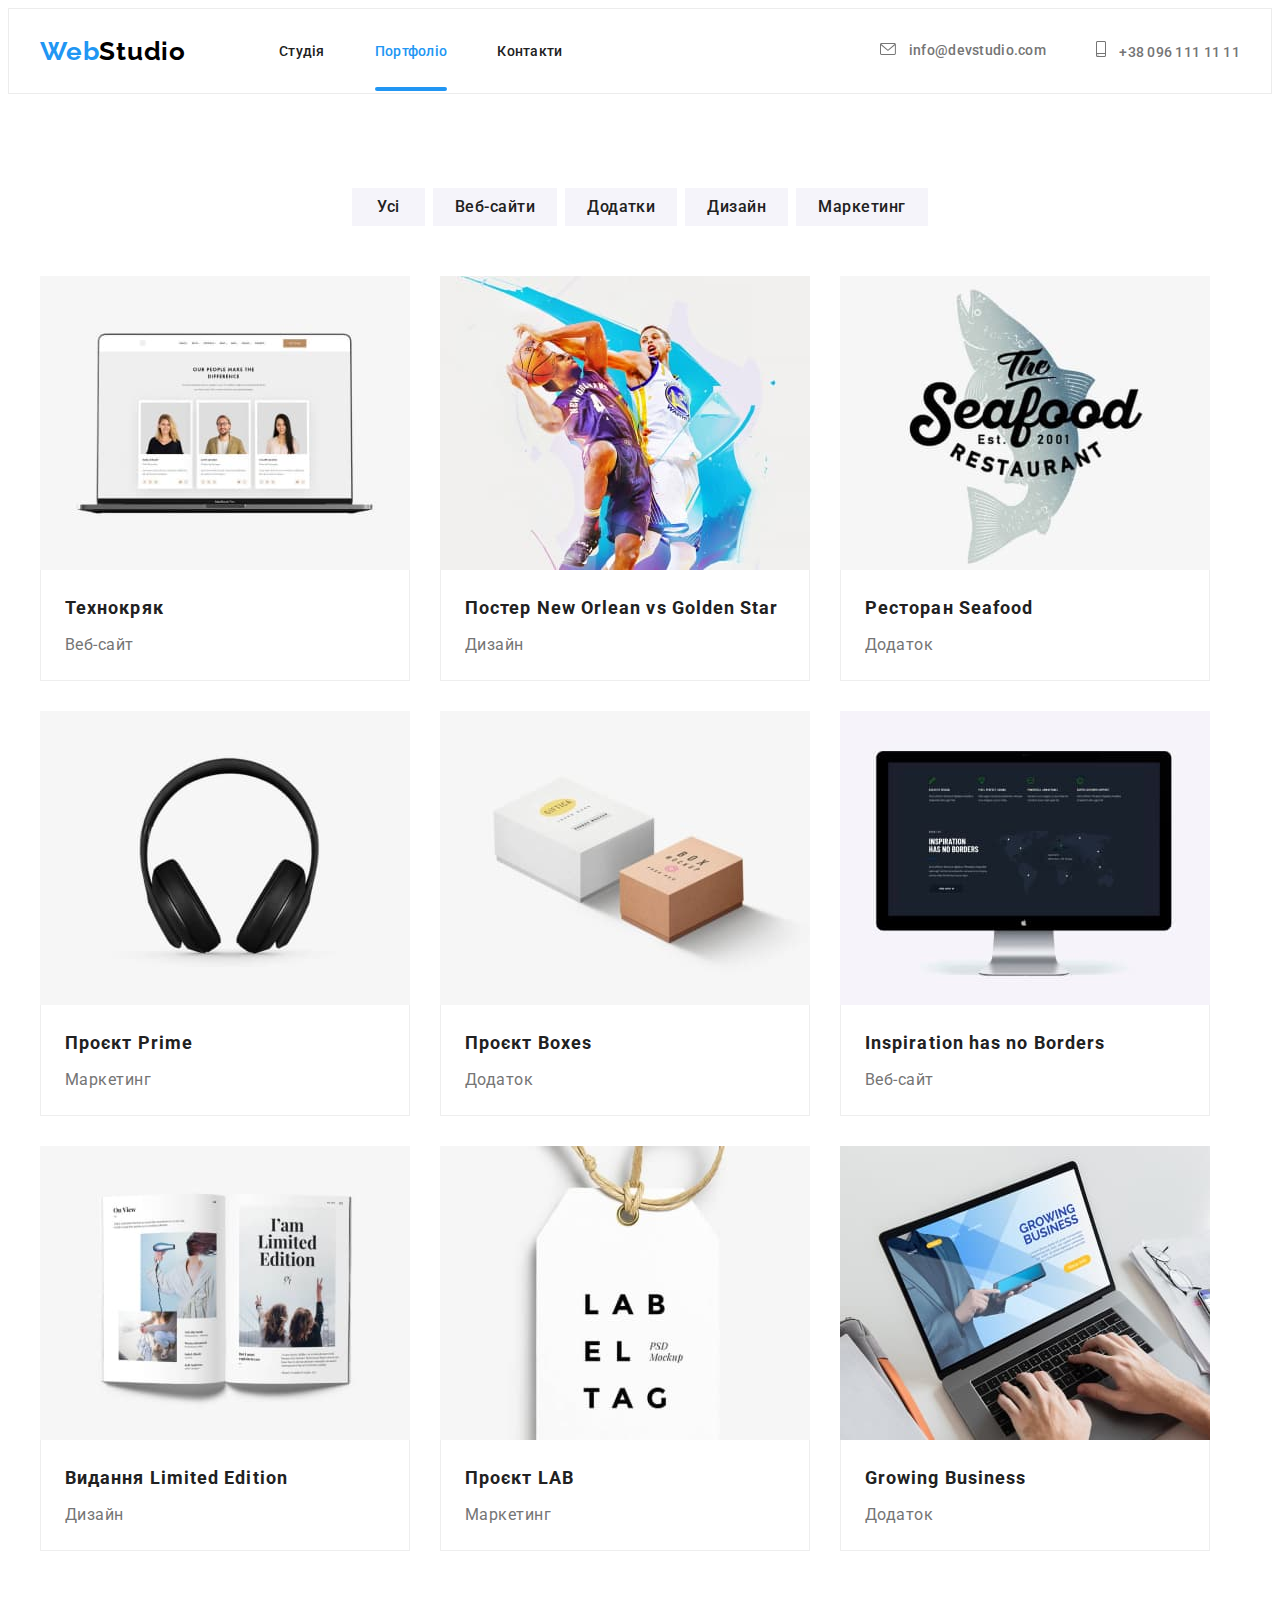
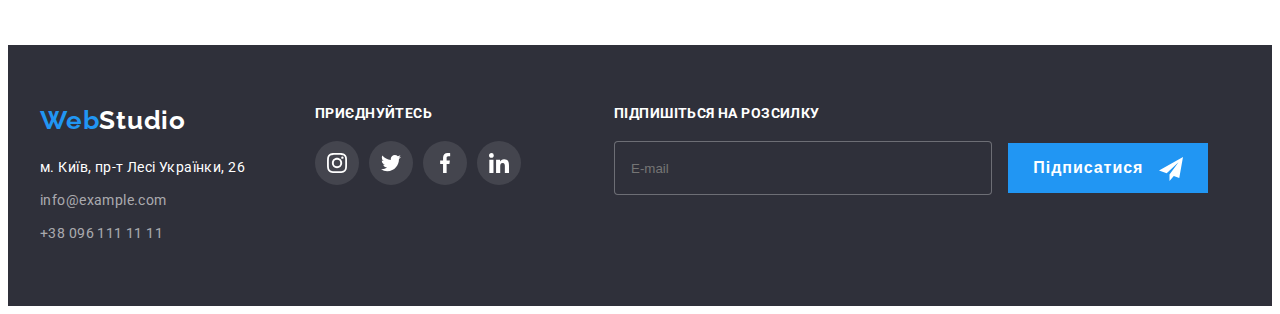
==== commit c73a97b4: "SASS" ====
--- a/portfolio.html
+++ b/portfolio.html
@@ -22,7 +22,7 @@
   <body>
     <header class="header-portfolio">
       <div class="container header-container">
-        <a href="" class="logo link"><span class="header-logo">Web</span>Studio</a>
+        <a href="" class="logo logo--dark-color link"><span class="logo-label">Web</span>Studio</a>
         <nav class="navigation">
           <ul class="navigation__list list">
             <li class="navigation__item"><a href="./index.html" class="navigation__link link">Студія</a></li>
@@ -51,161 +51,166 @@
       </div>
     </header>
     <main>
-      <section class="portfolio">
+      <section class="gallery">
         <div class="container">
-          <h1 class="portfolio-hide">Портфоліо</h1>
-          <ul class="portfolio-list list">
-            <li class="item"><button type="button" class="portfolio-all-btn">Усі</button></li>
-            <li class="item">
-              <button type="button" class="portfolio-site-btn">Веб-сайти</button>
-            </li>
-            <li class="item"><button type="button" class="portfolio-app-btn">Додатки</button></li>
-            <li class="item">
-              <button type="button" class="portfolio-design-btn">Дизайн</button>
-            </li>
-            <li class="item">
-              <button type="button" class="portfolio-marketing-btn">Маркетинг</button>
-            </li>
-          </ul>
-          <ul class="portfolio-list-item">
-            <li class="portfolio-item list">
-              <a href="" class="portfolio-link link">
-                <div class="portfolio-thumb">
+          <h1 class="hide__title">Портфоліо</h1>
+          <ul class="sorting-button gallery__sorting-button list">
+            <li class="sorting-button__item">
+              <button type="button" class="sorting-button__all-btn">Усі</button></li>
+            <li class="sorting-button__item">
+              <button type="button" class="sorting-button__site-btn">Веб-сайти</button>
+            </li>
+            <li class="sorting-button__item">
+              <button type="button" class="sorting-button__app-btn">Додатки</button></li>
+            <li class="sorting-button__item">
+              <button type="button" class="sorting-button__design-btn">Дизайн</button>
+            </li>
+            <li class="sorting-button__item">
+              <button type="button" class="sorting-button__marketing-btn">Маркетинг</button>
+            </li>
+          </ul>
+          <ul class="gallery-list list">
+            <li class="gallery-list__item">
+              <a href="" class="gallery-list__link link">
+                <div class="card-set">
                   <img src="./img/notebook.jpg" alt="ноутбук" width="370" />
-                  <p class="portfolio-color-text">
-                    Ресурс пропонує комплексні пропозиції з різним рівнем функціоналу та сервісів.
-                    Все це дозволить відвідувачу отримати вичерпні відомості про компанію чи
-                    приватну особу.
-                  </p>
-                </div>
-                <div class="portfolio-border">
-                  <h2 class="portfolio-title">Технокряк</h2>
-                  <p class="portfolio-text">Веб-сайт</p>
-                </div>
-              </a>
-            </li>
-            <li class="portfolio-item list">
-              <a href="" class="portfolio-link link">
-                <div class="portfolio-thumb">
+                  <p class="card-set__text">
+                    Ресурс пропонує комплексні пропозиції з різним рівнем функціоналу та сервісів.
+                    Все це дозволить відвідувачу отримати вичерпні відомості про компанію чи
+                    приватну особу.
+                  </p>
+                </div>
+                <div class="description">
+                  <h2 class="description__title">Технокряк</h2>
+                  <p class="description__text">Веб-сайт</p>
+                </div>
+              </a>
+            </li>
+            <li class="gallery-list__item">
+              <a href="" class="gallery-list__link link">
+                <div class="card-set">
                   <img src="./img/basketball_players.jpg" alt="баскетболісти" width="370" />
-                  <p class="portfolio-color-text">
-                    Ресурс пропонує комплексні пропозиції з різним рівнем функціоналу та сервісів.
-                    Все це дозволить відвідувачу отримати вичерпні відомості про компанію чи
-                    приватну особу.
-                  </p>
-                </div>
-                <div class="portfolio-border">
-                  <h2 lang="en" class="portfolio-title">Постер New Orlean vs Golden Star</h2>
-                  <p class="portfolio-text">Дизайн</p>
-                </div>
-              </a>
-            </li>
-            <li class="portfolio-item list">
-              <a href="" class="portfolio-link link">
-                <div class="portfolio-thumb">
+                  <p class="card-set__text">
+                    Ресурс пропонує комплексні пропозиції з різним рівнем функціоналу та сервісів.
+                    Все це дозволить відвідувачу отримати вичерпні відомості про компанію чи
+                    приватну особу.
+                  </p>
+                </div>
+                <div class="description">
+                  <h2 lang="en" class="description__title">Постер New Orlean vs Golden Star</h2>
+                  <p class="description__text">Дизайн</p>
+                </div>
+              </a>
+            </li>
+            <li class="gallery-list__item">
+              <a href="" class="gallery-list__link link">
+                <div class="card-set">
                   <img src="./img/restaurant_seafood.jpg" alt="лого ресторану" width="370" />
-                  <p class="portfolio-color-text">
-                    Ресурс пропонує комплексні пропозиції з різним рівнем функціоналу та сервісів.
-                    Все це дозволить відвідувачу отримати вичерпні відомості про компанію чи
-                    приватну особу.
-                  </p>
-                </div>
-                <div class="portfolio-border">
-                  <h2 lang="en" class="portfolio-title">Ресторан Seafood</h2>
-                  <p class="portfolio-text">Додаток</p>
-                </div>
-              </a>
-            </li>
-            <li class="portfolio-item list">
-              <a href="" class="portfolio-link link">
-                <div class="portfolio-thumb">
+                  <p class="card-set__text">
+                    Ресурс пропонує комплексні пропозиції з різним рівнем функціоналу та сервісів.
+                    Все це дозволить відвідувачу отримати вичерпні відомості про компанію чи
+                    приватну особу.
+                  </p>
+                </div>
+                <div class="description">
+                  <h2 lang="en" class="description__title">Ресторан Seafood</h2>
+                  <p class="description__text">Додаток</p>
+                </div>
+              </a>
+            </li>
+            <li class="gallery-list__item">
+              <a href="" class="gallery-list__link link">
+                <div class="card-set">
                   <img src="./img/headphones.jpg" alt="навушники" width="370" />
-                  <p class="portfolio-color-text">
-                    Ресурс пропонує комплексні пропозиції з різним рівнем функціоналу та сервісів.
-                    Все це дозволить відвідувачу отримати вичерпні відомості про компанію чи
-                    приватну особу.
-                  </p>
-                </div>
-                <div class="portfolio-border">
-                  <h2 lang="en" class="portfolio-title">Проєкт Prime</h2>
-                  <p class="portfolio-text">Маркетинг</p>
-                </div>
-              </a>
-            </li>
-            <li class="portfolio-item list">
-              <a href="" class="portfolio-link link">
-                <div class="portfolio-thumb">
+                  <p class="card-set__text">
+                    Ресурс пропонує комплексні пропозиції з різним рівнем функціоналу та сервісів.
+                    Все це дозволить відвідувачу отримати вичерпні відомості про компанію чи
+                    приватну особу.
+                  </p>
+                </div>
+                <div class="description">
+                  <h2 lang="en" class="description__title">Проєкт Prime</h2>
+                  <p class="description__text">Маркетинг</p>
+                </div>
+              </a>
+            </li>
+            <li class="gallery-list__item">
+              <a href="" class="gallery-list__link link">
+                <div class="card-set">
                   <img src="./img/boxes.jpg" alt="коробки" width="370" />
-                  <p class="portfolio-color-text">
-                    Ресурс пропонує комплексні пропозиції з різним рівнем функціоналу та сервісів.
-                    Все це дозволить відвідувачу отримати вичерпні відомості про компанію чи
-                    приватну особу.
-                  </p>
-                </div>
-                <div class="portfolio-border">
-                  <h2 lang="en" class="portfolio-title">Проєкт Boxes</h2>
-                  <p class="portfolio-text">Додаток</p>
-                </div>
-              </a>
-            </li>
-            <li class="portfolio-item list">
-              <a href="" class="portfolio-link link">
-                <div class="portfolio-thumb">
+                  <p class="card-set__text">
+                    Ресурс пропонує комплексні пропозиції з різним рівнем функціоналу та сервісів.
+                    Все це дозволить відвідувачу отримати вичерпні відомості про компанію чи
+                    приватну особу.
+                  </p>
+                </div>
+                <div class="description">
+                  <h2 lang="en" class="description__title">Проєкт Boxes</h2>
+                  <p class="description__text">Додаток</p>
+                </div>
+              </a>
+            </li>
+            <li class="gallery-list__item">
+              <a href="" class="gallery-list__link link">
+                <div class="card-set">
                   <img src="./img/computer.jpg" alt="комп'ютер" width="370" />
-                  <p class="portfolio-color-text">
-                    Ресурс пропонує комплексні пропозиції з різним рівнем функціоналу та сервісів.
-                    Все це дозволить відвідувачу отримати вичерпні відомості про компанію чи
-                    приватну особу.
-                  </p>
-                </div>
-                <div class="portfolio-border">
-                  <h2 lang="en" class="portfolio-title">Inspiration has no Borders</h2>
-                  <p class="portfolio-text">Веб-сайт</p>
-                </div>
-              </a>
-            </li>
-            <li class="portfolio-item list">
-              <a href="" class="portfolio-link link">
-                <div class="portfolio-thumb">   <img src="./img/book.jpg" alt="книга" width="370" />
-                  <p class="portfolio-color-text">
-                    Ресурс пропонує комплексні пропозиції з різним рівнем функціоналу та сервісів.
-                    Все це дозволить відвідувачу отримати вичерпні відомості про компанію чи
-                    приватну особу.
-                  </p>
-                </div>
-                <div class="portfolio-border">
-                  <h2 lang="en" class="portfolio-title">Видання Limited Edition</h2>
-                  <p class="portfolio-text">Дизайн</p>
-                </div>
-              </a>
-            </li>
-            <li class="portfolio-item list">
-              <a href="" class="portfolio-link link">
-                <div class="portfolio-thumb"> <img src="./img/lab.jpg" alt="бирка" width="370" />
-                  <p class="portfolio-color-text">
-                    Ресурс пропонує комплексні пропозиції з різним рівнем функціоналу та сервісів.
-                    Все це дозволить відвідувачу отримати вичерпні відомості про компанію чи
-                    приватну особу.
-                  </p>
-                </div>
-                <div class="portfolio-border">
-                  <h2 lang="en" class="portfolio-title">Проєкт LAB</h2>
-                  <p class="portfolio-text">Маркетинг</p>
-                </div>
-              </a>
-            </li>
-            <li class="portfolio-item list">
-              <a href="" class="portfolio-link link">
-                <div class="portfolio-thumb"> <img src="./img/growing_business.jpg" alt="працює за ноутбуком" width="370" />
-                  <p class="portfolio-color-text">
-                    Ресурс пропонує комплексні пропозиції з різним рівнем функціоналу та сервісів.
-                    Все це дозволить відвідувачу отримати вичерпні відомості про компанію чи
-                    приватну особу.
-                  </p>
-                </div>
-                <div class="portfolio-border">
-                  <h2 lang="en" class="portfolio-title">Growing Business</h2>
-                  <p class="portfolio-text">Додаток</p>
+                  <p class="card-set__text">
+                    Ресурс пропонує комплексні пропозиції з різним рівнем функціоналу та сервісів.
+                    Все це дозволить відвідувачу отримати вичерпні відомості про компанію чи
+                    приватну особу.
+                  </p>
+                </div>
+                <div class="description">
+                  <h2 lang="en" class="description__title">Inspiration has no Borders</h2>
+                  <p class="description__text">Веб-сайт</p>
+                </div>
+              </a>
+            </li>
+            <li class="gallery-list__item">
+              <a href="" class="gallery-list__link link">
+                <div class="card-set">   
+                  <img src="./img/book.jpg" alt="книга" width="370" />
+                  <p class="card-set__text">
+                    Ресурс пропонує комплексні пропозиції з різним рівнем функціоналу та сервісів.
+                    Все це дозволить відвідувачу отримати вичерпні відомості про компанію чи
+                    приватну особу.
+                  </p>
+                </div>
+                <div class="description">
+                  <h2 lang="en" class="description__title">Видання Limited Edition</h2>
+                  <p class="description__text">Дизайн</p>
+                </div>
+              </a>
+            </li>
+            <li class="gallery-list__item">
+              <a href="" class="gallery-list__link link">
+                <div class="card-set"> 
+                  <img src="./img/lab.jpg" alt="бирка" width="370" />
+                  <p class="card-set__text">
+                    Ресурс пропонує комплексні пропозиції з різним рівнем функціоналу та сервісів.
+                    Все це дозволить відвідувачу отримати вичерпні відомості про компанію чи
+                    приватну особу.
+                  </p>
+                </div>
+                <div class="description">
+                  <h2 lang="en" class="description__title">Проєкт LAB</h2>
+                  <p class="description__text">Маркетинг</p>
+                </div>
+              </a>
+            </li>
+            <li class="gallery-list__item">
+              <a href="" class="gallery-list__link link">
+                <div class="card-set"> 
+                  <img src="./img/growing_business.jpg" alt="працює за ноутбуком" width="370" />
+                  <p class="card-set__text">
+                    Ресурс пропонує комплексні пропозиції з різним рівнем функціоналу та сервісів.
+                    Все це дозволить відвідувачу отримати вичерпні відомості про компанію чи
+                    приватну особу.
+                  </p>
+                </div>
+                <div class="description">
+                  <h2 lang="en" class="description__title">Growing Business</h2>
+                  <p class="description__text">Додаток</p>
                 </div>
               </a>
             </li>
@@ -215,69 +220,69 @@
     </main>
     <footer class="footer">
       <div class="container container-footer">
-        <div class="container-footer-logo">
-          <a href="" class="footer-logo link"><span class="footer-logo">Web</span>Studio</a>
-          <address class="footer-portfolio">
-            <ul class="footer-list list">
-              <li class="item">
+        <div class="container-contacts">
+          <a href="" class="logo logo--light-color link"><span class="logo-label">Web</span>Studio</a>
+          <address class="information container-contacts__information">
+            <ul class="information__list list">
+              <li class="information__item">
                 <a
                   href="https://goo.gl/maps/AxtiK1WYeKS8RHSY9"
                   target="_blank"
                   rel="noopener noreferrer nofollow"
-                  class="footer-link link"
+                  class="information__link link"
                   >м. Київ, пр-т Лесі Українки, 26</a
                 >
               </li>
-              <li class="item">
-                <a href="mailto:info@example.com" class="footer-mailto-to link">info@example.com</a>
+              <li class="information__item">
+                <a href="mailto:info@example.com" class="information__meilto link">info@example.com</a>
               </li>
-              <li class="item">
-                <a href="tel:+380961111111" class="footer-tel link">+38 096 111 11 11</a>
+              <li class="information__item">
+                <a href="tel:+380961111111" class="information__tel link">+38 096 111 11 11</a>
               </li>
             </ul>
           </address>
         </div>
-        <div class="footer-soc">
-          <h3 class="footer-soc-title">приєднуйтесь</h3>
-          <ul class="footer-soc-list list">
-            <li class="footer-soc-items">
-              <a href="#" class="footer-soc-link link"
-                ><svg widht="20" height="20" class="footer-soc-icons">
+        <div class="aur-social">
+          <h3 class="aur-social__title">приєднуйтесь</h3>
+          <ul class="social-media__list aur-social__social-media list">
+            <li class="social-media__items">
+              <a href="#" class="social-media__link link"
+                ><svg widht="20" height="20" class="social-media__icons">
                   <use href="./images/icons.svg#icon-instagram"></use>
                 </svg>
               </a>
             </li>
-            <li class="footer-soc-items">
-              <a href="#" class="footer-soc-link link"
-                ><svg widht="20" height="20" class="footer-soc-icons">
+            <li class="social-media__items">
+              <a href="#" class="social-media__link link"
+                ><svg widht="20" height="20" class="social-media__icons">
                   <use href="./images/icons.svg#icon-twitter"></use>
                 </svg>
               </a>
             </li>
-            <li class="footer-soc-items">
-              <a href="#" class="footer-soc-link link"
-                ><svg widht="20" height="20" class="footer-soc-icons">
+            <li class="social-media__items">
+              <a href="#" class="social-media__link link"
+                ><svg widht="20" height="20" class="social-media__icons">
                   <use href="./images/icons.svg#icon-facebook"></use>
                 </svg>
               </a>
             </li>
-            <li class="footer-soc-items">
-              <a href="#" class="footer-soc-link link"
-                ><svg widht="20" height="20" class="footer-soc-icons">
+            <li class="social-media__items">
+              <a href="#" class="social-media__link link"
+                ><svg widht="20" height="20" class="social-media__icons">
                   <use href="./images/icons.svg#icon-linkedin"></use>
                 </svg>
               </a>
             </li>
           </ul>
         </div>
-        <div class="footer-subscribe">
-          <h3 class="footer-subscribe-title">Підпишіться на розсилку</h3>
-          <form action="">
+        <div class="subscribe">
+          <h3 class="subscribe__title">Підпишіться на розсилку</h3>
+          <form action="" class="search-form">
             <label for="e-mail"></label>
-            <input type="e-mail" name="e-mail" placeholder="E-mail" class="footer-subscribe-input">
-            <button type="submit" class="footer-subscribe-btn">
+            <input type="e-mail" name="e-mail" placeholder="E-mail" class="search-form__input">
+            <button type="submit" class="search-form__btn">
                Підписатися 
-              <svg class="footer-subscribe-icon" width="24" height="24"><use href="./images/icons.svg#icon-icon-send"></use></svg></button>
+              <svg class="search-form__icon" width="24" height="24"><use href="./images/icons.svg#icon-icon-send"></use></svg></button>
           </form>
         </div>
       </div>
--- a/css/main.min.css
+++ b/css/main.min.css
@@ -1 +1 @@
-p,h1,h2,h3,h4,h5,h6{margin:0px}ul{margin:0px;padding-left:0px}.link{text-decoration:none}.list{list-style:none}button{cursor:pointer}img{display:block}:root{--primary-header-color: #ffffff;--second-header-color: #212121;--second-text-color: #757575;--second-logo-color: #2196f3;--logo-color: #000000;--page-second-background: #2f303a;--button-page-background: #f5f4fa;--second-background-color: #188ce8;--link-rgba-color: rgba(255, 255, 255, 0.6);--border-img-color: #EEEEEE;--icon-color: #AFB1B8}body{color:#212121;font-family:Roboto,sans-serif}.footer-soc-list,.footer-soc-link,.footer-soc-title,.clients-link,.clients-list,.qualities-icon,header .container{display:flex;align-items:center}.container{width:1200px;padding:0px 15px;margin:0 auto}.logo{font-family:"Raleway";font-weight:700;font-size:26px;line-height:1.19;letter-spacing:.03em;color:var(--logo-color)}span.header-logo{color:var(--second-logo-color)}.navigation{margin-left:93px}.navigation__list{display:flex}.navigation__list .navigation__item+.navigation__item{margin-left:50px}.navigation__link{padding-top:32px;padding-bottom:32px;position:relative;font-weight:500;font-size:14px;line-height:1.14;letter-spacing:.02em;color:var(--second-header-color);transition:color 250ms cubic-bezier(0.4, 0, 0.2, 1)}.navigation__link:hover,.navigation__link:focus{color:var(--second-logo-color)}.current::after{content:"";width:100%;height:4px;display:block;position:absolute;bottom:0;left:0;border-radius:2px;background-color:var(--second-logo-color)}.contact{display:inline-flex;justify-content:center;align-items:center;margin-left:auto}.contact .contact__item+.contact__item{margin-left:50px}.contact__icon{fill:currentColor;margin-right:10px}.contact__icon:focus{fill:var(--second-logo-color)}.contact__mail,.contact__tel{display:block;padding-top:32px;padding-bottom:32px;font-weight:500;font-size:14px;line-height:1.14;letter-spacing:.02em;color:var(--second-text-color);transition:color 250ms cubic-bezier(0.4, 0, 0.2, 1)}.contact__mail:hover,.contact__mail:focus,.contact__mail:hover,.contact__mail:focus,.contact__tel:hover,.contact__tel:focus,.contact__tel:hover,.contact__tel:focus{color:var(--second-logo-color)}.hero{background:var(--page-second-background);text-align:center;padding-bottom:200px;padding-top:200px}.hero-photo{height:600px;max-width:1600px;margin-left:auto;margin-right:auto;background-image:linear-gradient(rgba(47, 48, 58, 0.4), rgba(47, 48, 58, 0.4)),url(../images/hero.jpg);background-repeat:no-repeat;background-size:cover;background-position:center}.hero__title{margin-bottom:30px;font-weight:900;font-size:44px;line-height:1.36;text-align:center;letter-spacing:.06em;text-transform:uppercase;color:var(--primary-header-color)}.hero__btn{min-width:216px;height:50px;border:none;cursor:pointer;font-weight:700;font-size:16px;line-height:1.88;letter-spacing:.06em;color:var(--primary-header-color);background:var(--second-logo-color);transition:background-color 250ms cubic-bezier(0.4, 0, 0.2, 1)}.hero__btn:focus,.hero__btn:hover{background-color:var(--second-background-color)}.qualities{padding-top:94px;padding-bottom:94px}.hide__title{position:absolute;width:1px;height:1px;margin:1px;border:0;padding:0;white-space:nowrap;-webkit-clip-path:inset(100%);clip-path:inset(100%);clip:rect(0);overflow:hidden}.qualities-icon{width:270px;height:120px;background-color:var(--button-page-background);margin-bottom:30px;justify-content:center}.qualities-icon-images{width:70px;height:70px}.qualities-list{display:flex;flex-basis:calc(100% - 120px)/4;margin-right:-30px}.qualities-list .qualities-item:not(:last-child){margin-right:30px}.qualities-title{font-size:14px;line-height:1.14;letter-spacing:.03em;text-transform:uppercase;color:var(--second-header-color);margin-bottom:10px}.qualities-text{font-size:14px;line-height:1.71;letter-spacing:.03em;color:var(--second-text-color)}.work-section{padding-bottom:94px}.work-title{font-weight:700;font-size:36px;line-height:1.17;text-align:center;letter-spacing:.03em;color:var(--second-header-color);margin-bottom:50px}.work-list{display:flex;flex-basis:calc(100% - 60px)/3}.work-list .work-item:not(:last-child){margin-right:30px}.work-text{position:absolute;bottom:0;padding-top:27px;padding-bottom:27px;width:100%;font-weight:700;font-size:14px;line-height:16px;text-align:center;letter-spacing:.03em;text-transform:uppercase;color:var(--primary-header-color);background-color:rgba(47,48,58,.8)}.work-item{position:relative}.team{background:var(--button-page-background)}.team-section{padding-bottom:94px;padding-top:94px}.team-title{font-weight:700;font-size:36px;line-height:1.17;text-align:center;letter-spacing:.03em;color:var(--second-header-color)}.team-list{display:flex;margin-top:50px}.team-list .team-item:not(:last-child){margin-right:30px}.team-name{margin-top:30px;font-weight:500;font-size:16px;line-height:1.19;text-align:center;letter-spacing:.03em;color:var(--second-header-color)}.team-position{margin-top:10px;margin-bottom:16px;font-size:16px;line-height:1.19;text-align:center;letter-spacing:.03em;color:var(--second-text-color)}.team-item{background-color:var(--primary-header-color);box-shadow:0px 1px 3px rgba(0,0,0,.12),0px 1px 1px rgba(0,0,0,.14),0px 2px 1px rgba(0,0,0,.2);border-radius:0px 0px 4px 4px}.team-soc-list{display:flex;justify-content:center;align-items:center}.team-soc-items{width:44px;height:44px;margin-bottom:30px}.team-soc-items:not(:last-child){margin-right:10px}.team-soc-link{width:100%;height:100%;display:flex;border-radius:50%;justify-content:center;align-items:center;color:var(--icon-color);transition:background-color 250ms cubic-bezier(0.4, 0, 0.2, 1),color 250ms cubic-bezier(0.4, 0, 0.2, 1)}.team-soc-link:hover,.team-soc-link:focus{background-color:var(--second-logo-color);color:var(--primary-header-color)}.team-soc-icons{fill:currentColor}.clients-section{padding-top:94px;padding-bottom:94px}.clients-title{font-weight:700;font-size:36px;line-height:42px;text-align:center;letter-spacing:.03em;margin-bottom:50px}.clients-list{justify-content:center}.clients-link{width:100%;height:100%;justify-content:center;fill:var(--icon-color);border:1px solid #afb1b8;border-radius:4px;transition:border-color cubic-bezier(0.4, 0, 0.2, 1),color 250ms cubic-bezier(0.4, 0, 0.2, 1);color:var(--icon-color)}.clients-link:hover,.clients-link:focus{color:var(--second-logo-color);border-color:var(--second-logo-color)}.clients-items{width:170px;height:92px}.clients-items:not(:last-child){margin-right:30px}.clients-icons{fill:currentColor}.footer{background:var(--page-second-background);padding-top:60px;padding-bottom:60px}.container-footer{display:flex}.container-footer-logo{display:inline-block}.footer-logo{font-family:"Raleway";font-style:normal;font-weight:700;font-size:26px;line-height:1.19;letter-spacing:.03em;color:var(--primary-header-color)}span.footer-logo{color:var(--second-logo-color)}.footer-info-links{margin-top:20px}.footer-list .item+.item{margin-top:9px}.footer-link{font-style:normal;font-size:14px;line-height:1.71;letter-spacing:.03em;color:var(--primary-header-color);transition:color 250ms cubic-bezier(0.4, 0, 0.2, 1)}.footer-link:hover,.footer-link:focus{color:var(--second-logo-color)}.footer-meilto{font-style:normal;font-size:14px;line-height:1.71;letter-spacing:.03em;color:var(--link-rgba-color)}.footer-meilto:hover,.footer-meilto:focus{color:var(--second-logo-color)}.footer-tel{font-style:normal;font-size:14px;line-height:1.71;letter-spacing:.03em;color:var(--link-rgba-color)}.footer-tel:hover,.footer-tel:focus{color:var(--second-logo-color)}.footer-soc{justify-content:center;align-items:center}.footer-soc-title{margin-bottom:20px;margin-left:70px;font-weight:700;font-size:14px;line-height:16px;letter-spacing:.03em;text-transform:uppercase;color:var(--primary-header-color)}.footer-soc-link{width:100%;height:100%;justify-content:center;color:var(--primary-header-color);border-radius:50%;background:rgba(255,255,255,.1);transition:background-color 250ms cubic-bezier(0.4, 0, 0.2, 1)}.footer-soc-link:hover,.footer-soc-link:focus{background-color:var(--second-logo-color)}.footer-soc-list{justify-content:center;margin-left:70px}.footer-soc-items{width:44px;height:44px}.footer-soc-items:not(:last-child){margin-right:10px}.footer-soc-icons{fill:currentColor}.footer-subscribe{margin-left:93px}.footer-subscribe-title{font-weight:700;font-size:14px;line-height:16px;letter-spacing:.03em;text-transform:uppercase;color:#fff;margin-bottom:20px}.footer-subscribe-input{width:358px;height:50px;padding-left:16px;border:1px solid rgba(255,255,255,.3);border-radius:4px;background:var(--page-second-background);cursor:pointer}.footer-subscribe-btn{width:200px;height:50px;margin-left:12px;font-weight:700;font-size:16px;line-height:30px;align-items:center;text-align:center;letter-spacing:.06em;border:none;cursor:pointer;color:var(--primary-header-color);background:var(--second-logo-color);outline:none;transition:background-color 250ms cubic-bezier(0.4, 0, 0.2, 1)}.footer-subscribe-btn:focus,.footer-subscribe-btn:hover{background-color:var(--second-background-color)}.footer-subscribe-icon{fill:var(--primary-header-color);margin-left:10px;vertical-align:middle}.backdrop{position:fixed;top:0;width:100%;height:100%;background-color:rgba(0,0,0,.2);transition:opasity 250ms cubic-bezier(0.4, 0, 0.2, 1) visibility 250ms cubic-bezier(0.4, 0, 0.2, 1)}.backdrop.is-hidden.modal{transform:translate(-50%, -50%) scaleY(0) scaleX(0)}.modal{position:absolute;top:50%;left:50%;transform:translate(-50%, -50%) scaleY(1) scaleX(1);width:528px;min-height:581px;background-color:var(--primary-header-color);box-shadow:0px 1px 3px rgba(0,0,0,.12),0px 1px 1px rgba(0,0,0,.14),0px 2px 1px rgba(0,0,0,.2);border-radius:4px;transition:transform 250ms cubic-bezier(0.4, 0, 0.2, 1);padding:40px}.modal-close{position:absolute;top:8px;right:8px;display:flex;align-items:center;justify-content:center;width:30px;height:30px;background-color:rgba(0,0,0,0);border:1px solid rgba(0,0,0,.1);border-radius:50%;transition:fill 250ms cubic-bezier(0.4, 0, 0.2, 1)}.modal-close-blue:focus,.modal-close-blue:hover{fill:#2196f3}.is-hidden{opacity:0;visibility:hidden;pointer-events:none}.modal-heading{font-weight:700;font-size:20px;line-height:23px;text-align:center;letter-spacing:.03em;color:#212121;margin-bottom:12px}.modal-input{width:100%;height:40px;border:1px solid rgba(33,33,33,.2);border-radius:4px;padding-left:42px;outline:none;cursor:pointer;transition:border-color 250ms cubic-bezier(0.4, 0, 0.2, 1)}.modal-input:focus,.modal-input:hover{border-color:var(--second-logo-color)}.modal-input:focus+svg,.modal-input:hover+svg{fill:var(--second-logo-color)}.modal-input-group{margin-bottom:10px}.modal-input-group label{margin-bottom:4px;display:block;font-weight:400;font-size:12px;line-height:14px;letter-spacing:.01em;color:#757575}.modal-text{width:100%;height:120px;border:1px solid rgba(33,33,33,.2);border-radius:4px;padding:12px 16px;font-weight:400;font-size:12px;line-height:14px;letter-spacing:.01em;color:rgba(117,117,117,.5);resize:none;cursor:pointer;outline:none;transition:border-color 250ms cubic-bezier(0.4, 0, 0.2, 1)}.modal-text:focus,.modal-text:hover{border-color:var(--second-logo-color)}.modal-input-icon{position:absolute;top:50%;left:12px;transform:translateY(-50%);transition:fill 250ms cubic-bezier(0.4, 0, 0.2, 1)}.modal-input-wrapper{position:relative}.modal-politic-label::before{content:"";width:16px;height:15px;border:1px solid #212121;margin-right:8px}label.modal-politic-label{display:flex;align-items:center}.visually-hidder{position:absolute;width:1px;height:1px;margin:-1px;border:0;padding:0;white-space:nowrap;overflow:hidden}.modal-politic-chec{font-weight:400;font-size:14px;line-height:24px;letter-spacing:.03em;color:#757575}.modal-politic-chec:checked+label::before{border:none;background-image:url(../img/chec.svg);background-repeat:no-repeat;background-position:center;background-color:var(--second-logo-color)}.modal-politic-link{font-weight:400;font-size:14px;line-height:24px;letter-spacing:.03em;-webkit-text-decoration-line:underline;text-decoration-line:underline;color:var(--second-logo-color);margin-left:5px}.modal-btn-sudmit{text-align:center;margin-top:30px}.modal-btn{width:200px;height:50px;border:none;font-weight:700;font-size:16px;line-height:30px;letter-spacing:.06em;color:var(--primary-header-color);align-items:center;justify-content:center;background:var(--second-logo-color);box-shadow:0px 4px 4px rgba(0,0,0,.15);transition:background-color 250ms cubic-bezier(0.4, 0, 0.2, 1)}.modal-btn:focus,.modal-btn:hover{background-color:var(--second-background-color)}.header-portfolio{border:1px solid #ececec}.portfolio-hide{position:absolute;width:1px;height:1px;margin:1px;border:0;padding:0;white-space:nowrap;-webkit-clip-path:inset(100%);clip-path:inset(100%);clip:rect(0);overflow:hidden}.portfolio-list{display:flex;justify-content:center;margin-bottom:50px}.portfolio-list .item+.item{margin-left:8px}.portfolio-all-btn{padding:6px 25px;font-family:"Roboto";font-weight:500;font-size:16px;line-height:1.63;letter-spacing:.03em;border:0;background:var(--button-page-background);color:var(--second-header-color);cursor:pointer;transition:background-color 250ms cubic-bezier(0.4, 0, 0.2, 1),color 250ms cubic-bezier(0.4, 0, 0.2, 1),box-shadow 250ms cubic-bezier(0.4, 0, 0.2, 1)}.portfolio-site-btn{padding:6px 22px;font-family:"Roboto";font-weight:500;font-size:16px;line-height:1.63;letter-spacing:.03em;border:0;background:var(--button-page-background);color:var(--second-header-color);cursor:pointer;transition:background-color 250ms cubic-bezier(0.4, 0, 0.2, 1),color 250ms cubic-bezier(0.4, 0, 0.2, 1),box-shadow 250ms cubic-bezier(0.4, 0, 0.2, 1)}.portfolio-app-btn{padding:6px 22px;font-family:"Roboto";font-weight:500;font-size:16px;line-height:1.63;letter-spacing:.03em;border:0;background:var(--button-page-background);color:var(--second-header-color);cursor:pointer;transition:background-color 250ms cubic-bezier(0.4, 0, 0.2, 1),color 250ms cubic-bezier(0.4, 0, 0.2, 1),box-shadow 250ms cubic-bezier(0.4, 0, 0.2, 1)}.portfolio-design-btn{padding:6px 22px;font-family:"Roboto";font-weight:500;font-size:16px;line-height:1.63;letter-spacing:.03em;border:0;background:var(--button-page-background);color:var(--second-header-color);cursor:pointer;transition:background-color 250ms cubic-bezier(0.4, 0, 0.2, 1),color 250ms cubic-bezier(0.4, 0, 0.2, 1),box-shadow 250ms cubic-bezier(0.4, 0, 0.2, 1)}.portfolio-marketing-btn{padding:6px 22px;font-family:"Roboto";font-weight:500;font-size:16px;line-height:1.63;letter-spacing:.03em;color:var(--second-header-color);background:var(--button-page-background);border:0;cursor:pointer;transition:background-color 250ms cubic-bezier(0.4, 0, 0.2, 1),color 250ms cubic-bezier(0.4, 0, 0.2, 1),box-shadow 250ms cubic-bezier(0.4, 0, 0.2, 1)}.portfolio{padding-top:94px;padding-bottom:94px}.portfolio-list-item{display:flex;flex-wrap:wrap}.portfolio-all-btn:hover,.portfolio-all-btn:focus,.portfolio-site-btn:hover,.portfolio-site-btn:focus,.portfolio-app-btn:hover,.portfolio-app-btn:focus,.portfolio-design-btn:hover,.portfolio-design-btn:focus,.portfolio-marketing-btn:hover,.portfolio-marketing-btn:focus{background-color:var(--second-logo-color);color:var(--primary-header-color);box-shadow:0px 3px 1px rgba(0,0,0,.1),0px 1px 2px rgba(0,0,0,.08),0px 2px 2px rgba(0,0,0,.12)}.portfolio-item{flex-basis:calc(100% - 60px)/3;margin-bottom:30px;margin-right:30px;position:relative}.portfolio-item:nth-child(3n){margin-right:0px}.portfolio-item:nth-last-child(-n+3){margin-bottom:0}.portfolio-thumb{position:relative;overflow:hidden}.portfolio-link{display:block}.portfolio-link:hover{box-shadow:0px 1px 1px rgba(0,0,0,.12),0px 4px 4px rgba(0,0,0,.06),1px 4px 6px rgba(0,0,0,.16)}.portfolio-link:hover .portfolio-color-text{transform:translateY(0)}.portfolio-color-text{position:absolute;top:0px;font-size:18px;line-height:28px;letter-spacing:.03em;color:var(--primary-header-color);background-color:rgba(33,150,243,.9);padding-left:27px;padding-top:65px;padding-right:21px;height:100%;transform:translateY(100%);transition:transform 300ms linear;overflow:auto}.portfolio-border{border-bottom:1px solid var(--border-img-color);border-left:1px solid var(--border-img-color);border-right:1px solid var(--border-img-color);padding-top:20px;padding-left:24px;padding-bottom:20px}.portfolio-title{font-size:18px;line-height:2;letter-spacing:.06em;color:var(--second-header-color)}.portfolio-text{margin-top:4px;font-size:16px;line-height:1.88;letter-spacing:.03em;color:var(--second-text-color)}.footer-portfolio{margin-top:20px}.footer-list .item+.item{margin-top:9px}.footer-mailto-to,.footer-tel{font-style:normal;font-size:14px;line-height:1.71;letter-spacing:.03em;color:var(--link-rgba-color)}.footer-mailto-to:hover,.footer-mailto-to:focus{color:var(--second-logo-color)}/*# sourceMappingURL=main.min.css.map */+p,h1,h2,h3,h4,h5,h6{margin:0px}ul{margin:0px;padding-left:0px}.link{text-decoration:none}.list{list-style:none}button{cursor:pointer}img{display:block}:root{--primary-header-color: #ffffff;--second-header-color: #212121;--second-text-color: #757575;--second-logo-color: #2196f3;--logo-color: #000000;--page-second-background: #2f303a;--button-page-background: #f5f4fa;--second-background-color: #188ce8;--link-rgba-color: rgba(255, 255, 255, 0.6);--border-img-color: #EEEEEE;--icon-color: #AFB1B8}body{color:#212121;font-family:Roboto,sans-serif}.social-media__list,.social-media__link,.aur-social__title,.clients__link,.clients__list,.qualities__icon,header .container{display:flex;align-items:center}.container{width:1200px;padding:0px 15px;margin:0 auto}.logo{font-family:"Raleway";font-weight:700;font-size:26px;line-height:1.19;letter-spacing:.03em;color:var(--logo-color)}span.logo-label{color:var(--second-logo-color)}.logo--dark-color{color:#000}.logo--light-color{color:#fff}.logo{font-family:"Raleway";font-weight:700;font-size:26px;line-height:1.19;letter-spacing:.03em}span.logo-label{color:var(--second-logo-color)}.navigation{margin-left:93px}.navigation__list{display:flex}.navigation__list .navigation__item+.navigation__item{margin-left:50px}.navigation__link{padding-top:32px;padding-bottom:32px;position:relative;font-weight:500;font-size:14px;line-height:1.14;letter-spacing:.02em;color:var(--second-header-color);transition:color 250ms cubic-bezier(0.4, 0, 0.2, 1)}.navigation__link:hover,.navigation__link:focus{color:var(--second-logo-color)}.navigation__link.current{color:var(--second-logo-color)}.current::after{content:"";width:100%;height:4px;display:block;position:absolute;bottom:0;left:0;border-radius:2px;background-color:var(--second-logo-color)}.contact{display:inline-flex;justify-content:center;align-items:center;margin-left:auto}.contact .contact__item+.contact__item{margin-left:50px}.contact__icon{fill:currentColor;margin-right:10px}.contact__icon:focus{fill:var(--second-logo-color)}.contact__mail,.contact__tel{display:block;padding-top:32px;padding-bottom:32px;font-weight:500;font-size:14px;line-height:1.14;letter-spacing:.02em;color:var(--second-text-color);transition:color 250ms cubic-bezier(0.4, 0, 0.2, 1)}.contact__mail:hover,.contact__mail:focus,.contact__mail:hover,.contact__mail:focus,.contact__tel:hover,.contact__tel:focus,.contact__tel:hover,.contact__tel:focus{color:var(--second-logo-color)}.hero{background:var(--page-second-background);text-align:center;padding-bottom:200px;padding-top:200px}.hero-photo{height:600px;max-width:1600px;margin-left:auto;margin-right:auto;background-image:linear-gradient(rgba(47, 48, 58, 0.4), rgba(47, 48, 58, 0.4)),url(../images/hero.jpg);background-repeat:no-repeat;background-size:cover;background-position:center}.hero__title{margin-bottom:30px;font-weight:900;font-size:44px;line-height:1.36;text-align:center;letter-spacing:.06em;text-transform:uppercase;color:var(--primary-header-color)}.hero__btn{min-width:216px;height:50px;border:none;cursor:pointer;font-weight:700;font-size:16px;line-height:1.88;letter-spacing:.06em;color:var(--primary-header-color);background:var(--second-logo-color);transition:background-color 250ms cubic-bezier(0.4, 0, 0.2, 1)}.hero__btn:focus,.hero__btn:hover{background-color:var(--second-background-color)}.qualities{padding-top:94px;padding-bottom:94px}.hide__title{position:absolute;width:1px;height:1px;margin:1px;border:0;padding:0;white-space:nowrap;-webkit-clip-path:inset(100%);clip-path:inset(100%);clip:rect(0);overflow:hidden}.qualities__icon{width:270px;height:120px;background-color:var(--button-page-background);margin-bottom:30px;justify-content:center}.qualities__images{width:70px;height:70px}.qualities__list{display:flex;flex-basis:calc(100% - 120px)/4;margin-right:-30px}.qualities__list .qualities__item:not(:last-child){margin-right:30px}.qualities__title{font-size:14px;line-height:1.14;letter-spacing:.03em;text-transform:uppercase;color:var(--second-header-color);margin-bottom:10px}.qualities__text{font-size:14px;line-height:1.71;letter-spacing:.03em;color:var(--second-text-color)}.work__section{padding-bottom:94px}.work__title{font-weight:700;font-size:36px;line-height:1.17;text-align:center;letter-spacing:.03em;color:var(--second-header-color);margin-bottom:50px}.work__list{display:flex;flex-basis:calc(100% - 60px)/3}.work__list .work__item:not(:last-child){margin-right:30px}.work__text{position:absolute;bottom:0;padding-top:27px;padding-bottom:27px;width:100%;font-weight:700;font-size:14px;line-height:16px;text-align:center;letter-spacing:.03em;text-transform:uppercase;color:var(--primary-header-color);background-color:rgba(47,48,58,.8)}.work__item{position:relative}.team-section{padding-bottom:94px;padding-top:94px;background:var(--button-page-background)}.team-section__title{font-weight:700;font-size:36px;line-height:1.17;text-align:center;letter-spacing:.03em;color:var(--second-header-color)}.card-list{display:flex}.team-section__card-list{margin-top:50px}.card-list .card-list__item:not(:last-child){margin-right:30px}.card-list__name{margin-top:30px;font-weight:500;font-size:16px;line-height:1.19;text-align:center;letter-spacing:.03em;color:var(--second-header-color)}.card-list__info{margin-top:10px;margin-bottom:16px;font-size:16px;line-height:1.19;text-align:center;letter-spacing:.03em;color:var(--second-text-color)}.card-list__item{background-color:var(--primary-header-color);box-shadow:0px 1px 3px rgba(0,0,0,.12),0px 1px 1px rgba(0,0,0,.14),0px 2px 1px rgba(0,0,0,.2);border-radius:0px 0px 4px 4px}.social{display:flex;justify-content:center;align-items:center}.social__items{width:44px;height:44px;margin-bottom:30px}.social__items:not(:last-child){margin-right:10px}.social__link{width:100%;height:100%;display:flex;border-radius:50%;justify-content:center;align-items:center;color:var(--icon-color);transition:background-color 250ms cubic-bezier(0.4, 0, 0.2, 1),color 250ms cubic-bezier(0.4, 0, 0.2, 1)}.social__link:hover,.social__link:focus{background-color:var(--second-logo-color);color:var(--primary-header-color)}.social__icons{fill:currentColor}.clients-section{padding-top:94px;padding-bottom:94px}.clients-section__title{font-weight:700;font-size:36px;line-height:42px;text-align:center;letter-spacing:.03em;margin-bottom:50px}.clients__list{justify-content:center}.clients__link{width:100%;height:100%;justify-content:center;fill:var(--icon-color);border:1px solid #afb1b8;border-radius:4px;transition:border-color cubic-bezier(0.4, 0, 0.2, 1),color 250ms cubic-bezier(0.4, 0, 0.2, 1);color:var(--icon-color)}.clients__link:hover,.clients__link:focus{color:var(--second-logo-color);border-color:var(--second-logo-color)}.clients__items{width:170px;height:92px}.clients__items:not(:last-child){margin-right:30px}.clients__icons{fill:currentColor}.footer{background:var(--page-second-background);padding-top:60px;padding-bottom:60px}.container-footer{display:flex}.container-contacts{display:inline-block}.logo{font-family:"Raleway";font-style:normal;font-weight:700;font-size:26px;line-height:1.19;letter-spacing:.03em}span.logo-label{color:var(--second-logo-color)}.container-contacts__information{margin-top:20px}.information__list .information__item+.information__item{margin-top:9px}.information__link{font-style:normal;font-size:14px;line-height:1.71;letter-spacing:.03em;color:var(--primary-header-color);transition:color 250ms cubic-bezier(0.4, 0, 0.2, 1)}.information__link:hover,.information__link:focus{color:var(--second-logo-color)}.information__meilto{font-style:normal;font-size:14px;line-height:1.71;letter-spacing:.03em;color:var(--link-rgba-color)}.information__meilto:hover,.information__meilto:focus{color:var(--second-logo-color)}.information__tel{font-style:normal;font-size:14px;line-height:1.71;letter-spacing:.03em;color:var(--link-rgba-color)}.information__tel:hover,.information__tel:focus{color:var(--second-logo-color)}.aur-social{justify-content:center;align-items:center}.aur-social__title{margin-bottom:20px;margin-left:70px;font-weight:700;font-size:14px;line-height:16px;letter-spacing:.03em;text-transform:uppercase;color:var(--primary-header-color)}.social-media__link{width:100%;height:100%;justify-content:center;color:var(--primary-header-color);border-radius:50%;background:rgba(255,255,255,.1);transition:background-color 250ms cubic-bezier(0.4, 0, 0.2, 1)}.social-media__link:hover,.social-media__link:focus{background-color:var(--second-logo-color)}.social-media__list{justify-content:center}.aur-social__social-media{margin-left:70px}.social-media__items{width:44px;height:44px}.social-media__items:not(:last-child){margin-right:10px}.social-media__icons{fill:currentColor}.subscribe{margin-left:93px}.subscribe__title{font-weight:700;font-size:14px;line-height:16px;letter-spacing:.03em;text-transform:uppercase;color:#fff;margin-bottom:20px}.search-form__input{width:358px;height:50px;padding-left:16px;border:1px solid rgba(255,255,255,.3);border-radius:4px;background:var(--page-second-background);cursor:pointer}.search-form__btn{width:200px;height:50px;margin-left:12px;font-weight:700;font-size:16px;line-height:30px;align-items:center;text-align:center;letter-spacing:.06em;border:none;cursor:pointer;color:var(--primary-header-color);background:var(--second-logo-color);outline:none;transition:background-color 250ms cubic-bezier(0.4, 0, 0.2, 1)}.search-form__btn:focus,.search-form__btn:hover{background-color:var(--second-background-color)}.search-form__icon{fill:var(--primary-header-color);margin-left:10px;vertical-align:middle}.backdrop{position:fixed;top:0;width:100%;height:100%;background-color:rgba(0,0,0,.2);transition:opasity 250ms cubic-bezier(0.4, 0, 0.2, 1) visibility 250ms cubic-bezier(0.4, 0, 0.2, 1)}.backdrop.is-hidden.modal{transform:translate(-50%, -50%) scaleY(0) scaleX(0)}.modal{position:absolute;top:50%;left:50%;transform:translate(-50%, -50%) scaleY(1) scaleX(1);width:528px;min-height:581px;background-color:var(--primary-header-color);box-shadow:0px 1px 3px rgba(0,0,0,.12),0px 1px 1px rgba(0,0,0,.14),0px 2px 1px rgba(0,0,0,.2);border-radius:4px;transition:transform 250ms cubic-bezier(0.4, 0, 0.2, 1);padding:40px}.modal-close{position:absolute;top:8px;right:8px;display:flex;align-items:center;justify-content:center;width:30px;height:30px;background-color:rgba(0,0,0,0);border:1px solid rgba(0,0,0,.1);border-radius:50%;transition:fill 250ms cubic-bezier(0.4, 0, 0.2, 1)}.modal-close-blue:focus,.modal-close-blue:hover{fill:#2196f3}.is-hidden{opacity:0;visibility:hidden;pointer-events:none}.modal-heading{font-weight:700;font-size:20px;line-height:23px;text-align:center;letter-spacing:.03em;color:#212121;margin-bottom:12px}.modal-input{width:100%;height:40px;border:1px solid rgba(33,33,33,.2);border-radius:4px;padding-left:42px;outline:none;cursor:pointer;transition:border-color 250ms cubic-bezier(0.4, 0, 0.2, 1)}.modal-input:focus,.modal-input:hover{border-color:var(--second-logo-color)}.modal-input:focus+svg,.modal-input:hover+svg{fill:var(--second-logo-color)}.modal-input-group{margin-bottom:10px}.modal-input-group label{margin-bottom:4px;display:block;font-weight:400;font-size:12px;line-height:14px;letter-spacing:.01em;color:#757575}.modal-text{width:100%;height:120px;border:1px solid rgba(33,33,33,.2);border-radius:4px;padding:12px 16px;font-weight:400;font-size:12px;line-height:14px;letter-spacing:.01em;color:rgba(117,117,117,.5);resize:none;cursor:pointer;outline:none;transition:border-color 250ms cubic-bezier(0.4, 0, 0.2, 1)}.modal-text:focus,.modal-text:hover{border-color:var(--second-logo-color)}.modal-input-icon{position:absolute;top:50%;left:12px;transform:translateY(-50%);transition:fill 250ms cubic-bezier(0.4, 0, 0.2, 1)}.modal-input-wrapper{position:relative}.modal-politic-label::before{content:"";width:16px;height:15px;border:1px solid #212121;margin-right:8px}label.modal-politic-label{display:flex;align-items:center}.visually-hidder{position:absolute;width:1px;height:1px;margin:-1px;border:0;padding:0;white-space:nowrap;overflow:hidden}.modal-politic-chec{font-weight:400;font-size:14px;line-height:24px;letter-spacing:.03em;color:#757575}.modal-politic-chec:checked+label::before{border:none;background-image:url(../img/chec.svg);background-repeat:no-repeat;background-position:center;background-color:var(--second-logo-color)}.modal-politic-link{font-weight:400;font-size:14px;line-height:24px;letter-spacing:.03em;-webkit-text-decoration-line:underline;text-decoration-line:underline;color:var(--second-logo-color);margin-left:5px}.modal-btn-sudmit{text-align:center;margin-top:30px}.modal-btn{width:200px;height:50px;border:none;font-weight:700;font-size:16px;line-height:30px;letter-spacing:.06em;color:var(--primary-header-color);align-items:center;justify-content:center;background:var(--second-logo-color);box-shadow:0px 4px 4px rgba(0,0,0,.15);transition:background-color 250ms cubic-bezier(0.4, 0, 0.2, 1)}.modal-btn:focus,.modal-btn:hover{background-color:var(--second-background-color)}.header-portfolio{border:1px solid #ececec}.gallery{padding-top:94px;padding-bottom:94px}.hide__title{position:absolute;width:1px;height:1px;margin:1px;border:0;padding:0;white-space:nowrap;-webkit-clip-path:inset(100%);clip-path:inset(100%);clip:rect(0);overflow:hidden}.sorting-button{display:flex;justify-content:center}.gallery__sorting-button{margin-bottom:50px}.sorting-button .sorting-button__item+.sorting-button__item{margin-left:8px}.sorting-button__all-btn{padding:6px 25px;font-family:"Roboto";font-weight:500;font-size:16px;line-height:1.63;letter-spacing:.03em;border:0;background:var(--button-page-background);color:var(--second-header-color);cursor:pointer;transition:background-color 250ms cubic-bezier(0.4, 0, 0.2, 1),color 250ms cubic-bezier(0.4, 0, 0.2, 1),box-shadow 250ms cubic-bezier(0.4, 0, 0.2, 1)}.sorting-button__all-btn:hover,.sorting-button__all-btn:focus{background-color:var(--second-logo-color);color:var(--primary-header-color);box-shadow:0px 3px 1px rgba(0,0,0,.1),0px 1px 2px rgba(0,0,0,.08),0px 2px 2px rgba(0,0,0,.12)}.sorting-button__site-btn{padding:6px 22px;font-family:"Roboto";font-weight:500;font-size:16px;line-height:1.63;letter-spacing:.03em;border:0;background:var(--button-page-background);color:var(--second-header-color);cursor:pointer;transition:background-color 250ms cubic-bezier(0.4, 0, 0.2, 1),color 250ms cubic-bezier(0.4, 0, 0.2, 1),box-shadow 250ms cubic-bezier(0.4, 0, 0.2, 1)}.sorting-button__site-btn:hover,.sorting-button__site-btn:focus{background-color:var(--second-logo-color);color:var(--primary-header-color);box-shadow:0px 3px 1px rgba(0,0,0,.1),0px 1px 2px rgba(0,0,0,.08),0px 2px 2px rgba(0,0,0,.12)}.sorting-button__app-btn{padding:6px 22px;font-family:"Roboto";font-weight:500;font-size:16px;line-height:1.63;letter-spacing:.03em;border:0;background:var(--button-page-background);color:var(--second-header-color);cursor:pointer;transition:background-color 250ms cubic-bezier(0.4, 0, 0.2, 1),color 250ms cubic-bezier(0.4, 0, 0.2, 1),box-shadow 250ms cubic-bezier(0.4, 0, 0.2, 1)}.sorting-button__app-btn:hover,.sorting-button__app-btn:focus{background-color:var(--second-logo-color);color:var(--primary-header-color);box-shadow:0px 3px 1px rgba(0,0,0,.1),0px 1px 2px rgba(0,0,0,.08),0px 2px 2px rgba(0,0,0,.12)}.sorting-button__design-btn{padding:6px 22px;font-family:"Roboto";font-weight:500;font-size:16px;line-height:1.63;letter-spacing:.03em;border:0;background:var(--button-page-background);color:var(--second-header-color);cursor:pointer;transition:background-color 250ms cubic-bezier(0.4, 0, 0.2, 1),color 250ms cubic-bezier(0.4, 0, 0.2, 1),box-shadow 250ms cubic-bezier(0.4, 0, 0.2, 1)}.sorting-button__design-btn:hover,.sorting-button__design-btn:focus{background-color:var(--second-logo-color);color:var(--primary-header-color);box-shadow:0px 3px 1px rgba(0,0,0,.1),0px 1px 2px rgba(0,0,0,.08),0px 2px 2px rgba(0,0,0,.12)}.sorting-button__marketing-btn{padding:6px 22px;font-family:"Roboto";font-weight:500;font-size:16px;line-height:1.63;letter-spacing:.03em;color:var(--second-header-color);background:var(--button-page-background);border:0;cursor:pointer;transition:background-color 250ms cubic-bezier(0.4, 0, 0.2, 1),color 250ms cubic-bezier(0.4, 0, 0.2, 1),box-shadow 250ms cubic-bezier(0.4, 0, 0.2, 1)}.sorting-button__marketing-btn:hover,.sorting-button__marketing-btn:focus{background-color:var(--second-logo-color);color:var(--primary-header-color);box-shadow:0px 3px 1px rgba(0,0,0,.1),0px 1px 2px rgba(0,0,0,.08),0px 2px 2px rgba(0,0,0,.12)}.gallery-list{display:flex;flex-wrap:wrap}.gallery-list__item{flex-basis:calc(100% - 60px)/3;margin-bottom:30px;margin-right:30px;position:relative}.gallery-list__item:nth-child(3n){margin-right:0px}.gallery-list__item:nth-last-child(-n+3){margin-bottom:0}.card-set{position:relative;overflow:hidden}.gallery-list__link{display:block}.gallery-list__link:hover{box-shadow:0px 1px 1px rgba(0,0,0,.12),0px 4px 4px rgba(0,0,0,.06),1px 4px 6px rgba(0,0,0,.16)}.gallery-list__link:hover .card-set__text{transform:translateY(0)}.card-set__text{position:absolute;top:0px;font-size:18px;line-height:28px;letter-spacing:.03em;color:var(--primary-header-color);background-color:rgba(33,150,243,.9);padding-left:27px;padding-top:65px;padding-right:21px;height:100%;transform:translateY(100%);transition:transform 300ms linear;overflow:auto}.description{border-bottom:1px solid var(--border-img-color);border-left:1px solid var(--border-img-color);border-right:1px solid var(--border-img-color);padding-top:20px;padding-left:24px;padding-bottom:20px}.description__title{font-size:18px;line-height:2;letter-spacing:.06em;color:var(--second-header-color)}.description__text{margin-top:4px;font-size:16px;line-height:1.88;letter-spacing:.03em;color:var(--second-text-color)}/*# sourceMappingURL=main.min.css.map */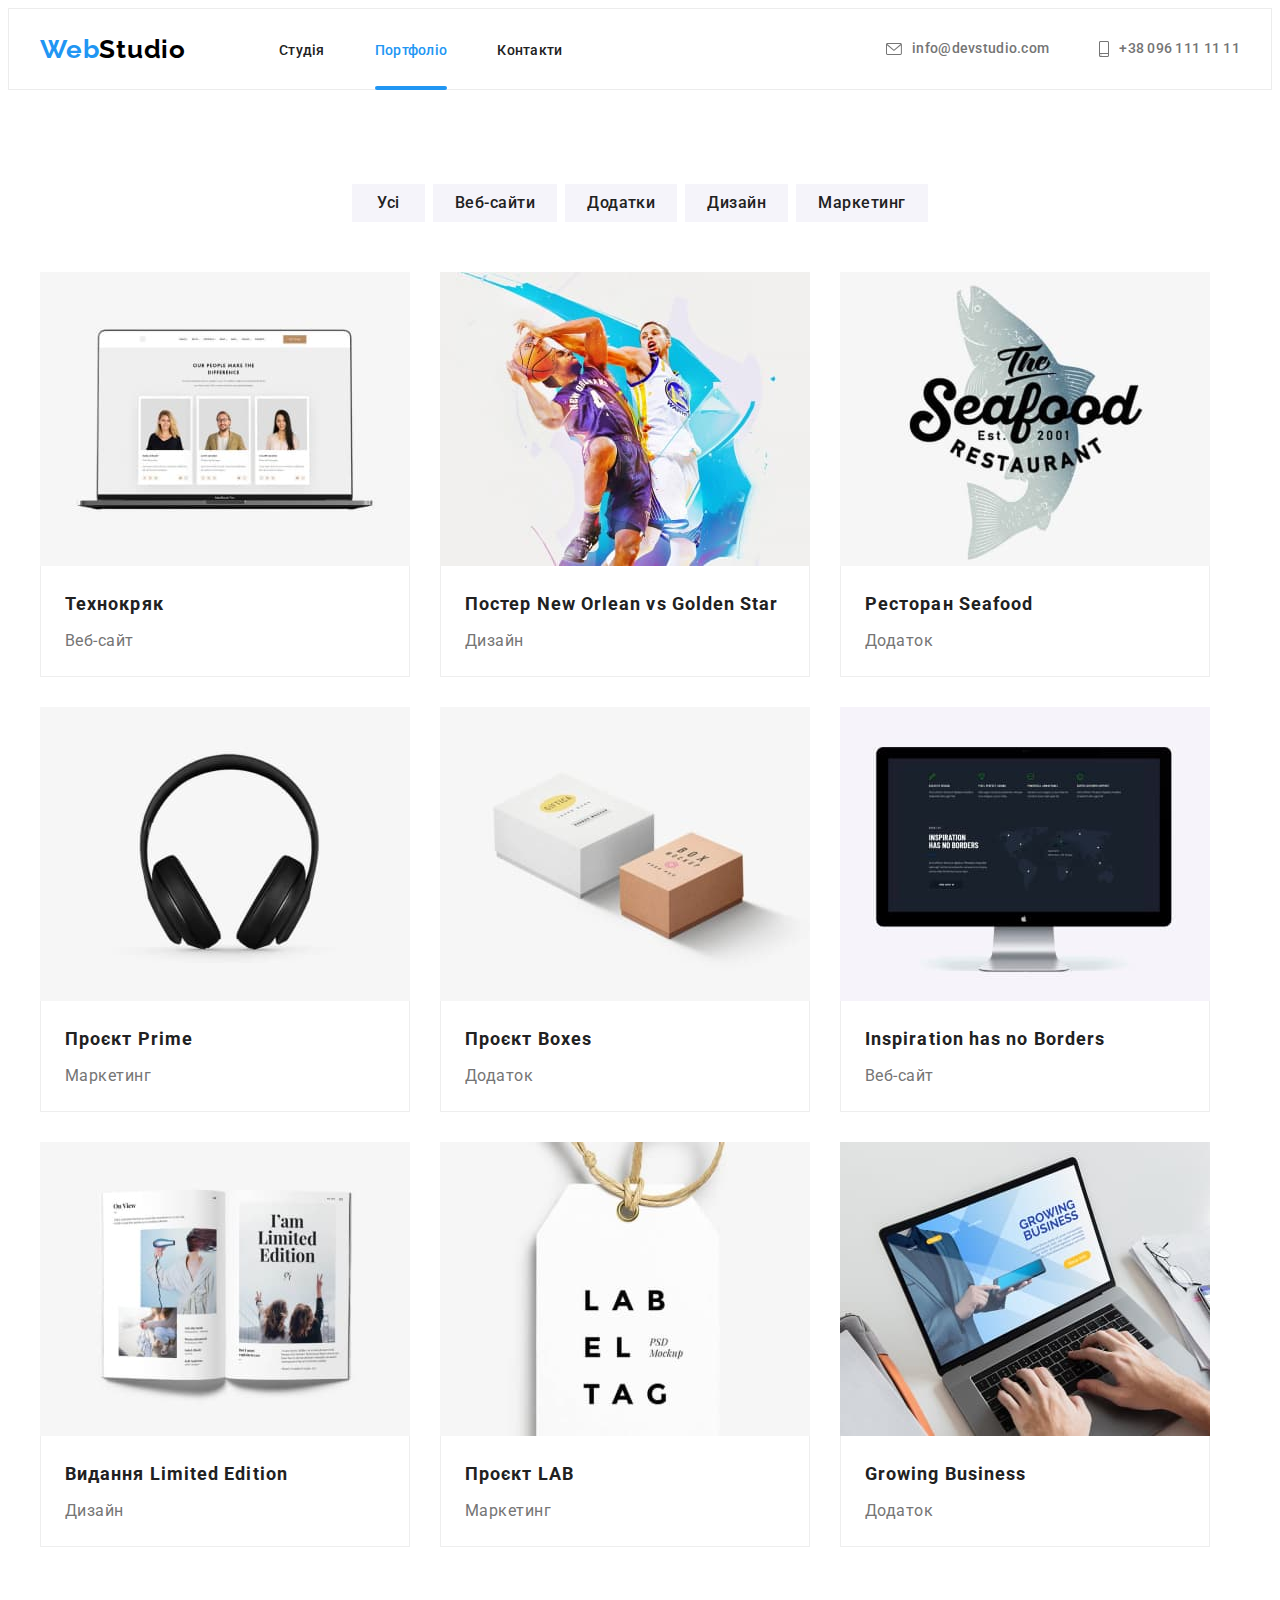
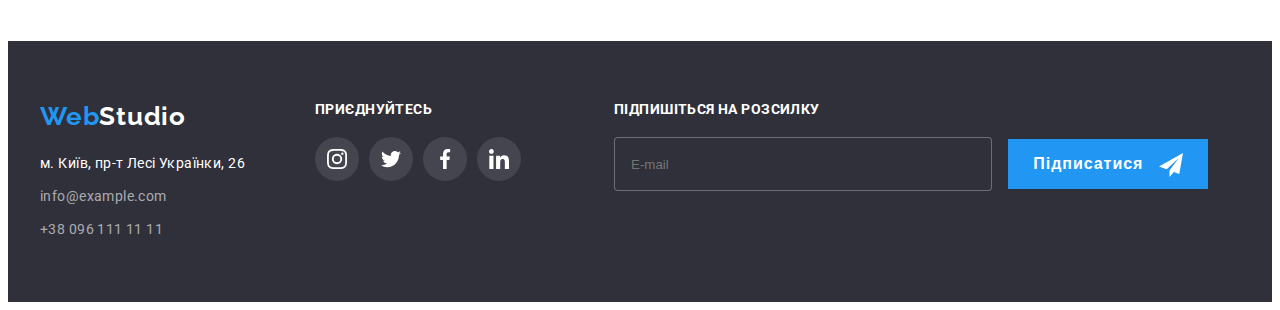
==== commit 6b3f01e0: "Исправление ошибок" ====
--- a/portfolio.html
+++ b/portfolio.html
@@ -247,28 +247,28 @@
           <ul class="social-media__list aur-social__social-media list">
             <li class="social-media__items">
               <a href="#" class="social-media__link link"
-                ><svg widht="20" height="20" class="social-media__icons">
+                ><svg width="20" height="20" class="social-media__icons">
                   <use href="./images/icons.svg#icon-instagram"></use>
                 </svg>
               </a>
             </li>
             <li class="social-media__items">
               <a href="#" class="social-media__link link"
-                ><svg widht="20" height="20" class="social-media__icons">
+                ><svg width="20" height="20" class="social-media__icons">
                   <use href="./images/icons.svg#icon-twitter"></use>
                 </svg>
               </a>
             </li>
             <li class="social-media__items">
               <a href="#" class="social-media__link link"
-                ><svg widht="20" height="20" class="social-media__icons">
+                ><svg width="20" height="20" class="social-media__icons">
                   <use href="./images/icons.svg#icon-facebook"></use>
                 </svg>
               </a>
             </li>
             <li class="social-media__items">
               <a href="#" class="social-media__link link"
-                ><svg widht="20" height="20" class="social-media__icons">
+                ><svg width="20" height="20" class="social-media__icons">
                   <use href="./images/icons.svg#icon-linkedin"></use>
                 </svg>
               </a>
@@ -277,9 +277,9 @@
         </div>
         <div class="subscribe">
           <h3 class="subscribe__title">Підпишіться на розсилку</h3>
-          <form action="" class="search-form">
-            <label for="e-mail"></label>
-            <input type="e-mail" name="e-mail" placeholder="E-mail" class="search-form__input">
+          <form class="search-form">
+            <label></label>
+            <input type="email" name="email" placeholder="E-mail" class="search-form__input">
             <button type="submit" class="search-form__btn">
                Підписатися 
               <svg class="search-form__icon" width="24" height="24"><use href="./images/icons.svg#icon-icon-send"></use></svg></button>
--- a/css/main.min.css
+++ b/css/main.min.css
@@ -1 +1 @@
-p,h1,h2,h3,h4,h5,h6{margin:0px}ul{margin:0px;padding-left:0px}.link{text-decoration:none}.list{list-style:none}button{cursor:pointer}img{display:block}:root{--primary-header-color: #ffffff;--second-header-color: #212121;--second-text-color: #757575;--second-logo-color: #2196f3;--logo-color: #000000;--page-second-background: #2f303a;--button-page-background: #f5f4fa;--second-background-color: #188ce8;--link-rgba-color: rgba(255, 255, 255, 0.6);--border-img-color: #EEEEEE;--icon-color: #AFB1B8}body{color:#212121;font-family:Roboto,sans-serif}.social-media__list,.social-media__link,.aur-social__title,.clients__link,.clients__list,.qualities__icon,header .container{display:flex;align-items:center}.container{width:1200px;padding:0px 15px;margin:0 auto}.logo{font-family:"Raleway";font-weight:700;font-size:26px;line-height:1.19;letter-spacing:.03em;color:var(--logo-color)}span.logo-label{color:var(--second-logo-color)}.logo--dark-color{color:#000}.logo--light-color{color:#fff}.logo{font-family:"Raleway";font-weight:700;font-size:26px;line-height:1.19;letter-spacing:.03em}span.logo-label{color:var(--second-logo-color)}.navigation{margin-left:93px}.navigation__list{display:flex}.navigation__list .navigation__item+.navigation__item{margin-left:50px}.navigation__link{padding-top:32px;padding-bottom:32px;position:relative;font-weight:500;font-size:14px;line-height:1.14;letter-spacing:.02em;color:var(--second-header-color);transition:color 250ms cubic-bezier(0.4, 0, 0.2, 1)}.navigation__link:hover,.navigation__link:focus{color:var(--second-logo-color)}.navigation__link.current{color:var(--second-logo-color)}.current::after{content:"";width:100%;height:4px;display:block;position:absolute;bottom:0;left:0;border-radius:2px;background-color:var(--second-logo-color)}.contact{display:inline-flex;justify-content:center;align-items:center;margin-left:auto}.contact .contact__item+.contact__item{margin-left:50px}.contact__icon{fill:currentColor;margin-right:10px}.contact__icon:focus{fill:var(--second-logo-color)}.contact__mail,.contact__tel{display:block;padding-top:32px;padding-bottom:32px;font-weight:500;font-size:14px;line-height:1.14;letter-spacing:.02em;color:var(--second-text-color);transition:color 250ms cubic-bezier(0.4, 0, 0.2, 1)}.contact__mail:hover,.contact__mail:focus,.contact__mail:hover,.contact__mail:focus,.contact__tel:hover,.contact__tel:focus,.contact__tel:hover,.contact__tel:focus{color:var(--second-logo-color)}.hero{background:var(--page-second-background);text-align:center;padding-bottom:200px;padding-top:200px}.hero-photo{height:600px;max-width:1600px;margin-left:auto;margin-right:auto;background-image:linear-gradient(rgba(47, 48, 58, 0.4), rgba(47, 48, 58, 0.4)),url(../images/hero.jpg);background-repeat:no-repeat;background-size:cover;background-position:center}.hero__title{margin-bottom:30px;font-weight:900;font-size:44px;line-height:1.36;text-align:center;letter-spacing:.06em;text-transform:uppercase;color:var(--primary-header-color)}.hero__btn{min-width:216px;height:50px;border:none;cursor:pointer;font-weight:700;font-size:16px;line-height:1.88;letter-spacing:.06em;color:var(--primary-header-color);background:var(--second-logo-color);transition:background-color 250ms cubic-bezier(0.4, 0, 0.2, 1)}.hero__btn:focus,.hero__btn:hover{background-color:var(--second-background-color)}.qualities{padding-top:94px;padding-bottom:94px}.hide__title{position:absolute;width:1px;height:1px;margin:1px;border:0;padding:0;white-space:nowrap;-webkit-clip-path:inset(100%);clip-path:inset(100%);clip:rect(0);overflow:hidden}.qualities__icon{width:270px;height:120px;background-color:var(--button-page-background);margin-bottom:30px;justify-content:center}.qualities__images{width:70px;height:70px}.qualities__list{display:flex;flex-basis:calc(100% - 120px)/4;margin-right:-30px}.qualities__list .qualities__item:not(:last-child){margin-right:30px}.qualities__title{font-size:14px;line-height:1.14;letter-spacing:.03em;text-transform:uppercase;color:var(--second-header-color);margin-bottom:10px}.qualities__text{font-size:14px;line-height:1.71;letter-spacing:.03em;color:var(--second-text-color)}.work__section{padding-bottom:94px}.work__title{font-weight:700;font-size:36px;line-height:1.17;text-align:center;letter-spacing:.03em;color:var(--second-header-color);margin-bottom:50px}.work__list{display:flex;flex-basis:calc(100% - 60px)/3}.work__list .work__item:not(:last-child){margin-right:30px}.work__text{position:absolute;bottom:0;padding-top:27px;padding-bottom:27px;width:100%;font-weight:700;font-size:14px;line-height:16px;text-align:center;letter-spacing:.03em;text-transform:uppercase;color:var(--primary-header-color);background-color:rgba(47,48,58,.8)}.work__item{position:relative}.team-section{padding-bottom:94px;padding-top:94px;background:var(--button-page-background)}.team-section__title{font-weight:700;font-size:36px;line-height:1.17;text-align:center;letter-spacing:.03em;color:var(--second-header-color)}.card-list{display:flex}.team-section__card-list{margin-top:50px}.card-list .card-list__item:not(:last-child){margin-right:30px}.card-list__name{margin-top:30px;font-weight:500;font-size:16px;line-height:1.19;text-align:center;letter-spacing:.03em;color:var(--second-header-color)}.card-list__info{margin-top:10px;margin-bottom:16px;font-size:16px;line-height:1.19;text-align:center;letter-spacing:.03em;color:var(--second-text-color)}.card-list__item{background-color:var(--primary-header-color);box-shadow:0px 1px 3px rgba(0,0,0,.12),0px 1px 1px rgba(0,0,0,.14),0px 2px 1px rgba(0,0,0,.2);border-radius:0px 0px 4px 4px}.social{display:flex;justify-content:center;align-items:center}.social__items{width:44px;height:44px;margin-bottom:30px}.social__items:not(:last-child){margin-right:10px}.social__link{width:100%;height:100%;display:flex;border-radius:50%;justify-content:center;align-items:center;color:var(--icon-color);transition:background-color 250ms cubic-bezier(0.4, 0, 0.2, 1),color 250ms cubic-bezier(0.4, 0, 0.2, 1)}.social__link:hover,.social__link:focus{background-color:var(--second-logo-color);color:var(--primary-header-color)}.social__icons{fill:currentColor}.clients-section{padding-top:94px;padding-bottom:94px}.clients-section__title{font-weight:700;font-size:36px;line-height:42px;text-align:center;letter-spacing:.03em;margin-bottom:50px}.clients__list{justify-content:center}.clients__link{width:100%;height:100%;justify-content:center;fill:var(--icon-color);border:1px solid #afb1b8;border-radius:4px;transition:border-color cubic-bezier(0.4, 0, 0.2, 1),color 250ms cubic-bezier(0.4, 0, 0.2, 1);color:var(--icon-color)}.clients__link:hover,.clients__link:focus{color:var(--second-logo-color);border-color:var(--second-logo-color)}.clients__items{width:170px;height:92px}.clients__items:not(:last-child){margin-right:30px}.clients__icons{fill:currentColor}.footer{background:var(--page-second-background);padding-top:60px;padding-bottom:60px}.container-footer{display:flex}.container-contacts{display:inline-block}.logo{font-family:"Raleway";font-style:normal;font-weight:700;font-size:26px;line-height:1.19;letter-spacing:.03em}span.logo-label{color:var(--second-logo-color)}.container-contacts__information{margin-top:20px}.information__list .information__item+.information__item{margin-top:9px}.information__link{font-style:normal;font-size:14px;line-height:1.71;letter-spacing:.03em;color:var(--primary-header-color);transition:color 250ms cubic-bezier(0.4, 0, 0.2, 1)}.information__link:hover,.information__link:focus{color:var(--second-logo-color)}.information__meilto{font-style:normal;font-size:14px;line-height:1.71;letter-spacing:.03em;color:var(--link-rgba-color)}.information__meilto:hover,.information__meilto:focus{color:var(--second-logo-color)}.information__tel{font-style:normal;font-size:14px;line-height:1.71;letter-spacing:.03em;color:var(--link-rgba-color)}.information__tel:hover,.information__tel:focus{color:var(--second-logo-color)}.aur-social{justify-content:center;align-items:center}.aur-social__title{margin-bottom:20px;margin-left:70px;font-weight:700;font-size:14px;line-height:16px;letter-spacing:.03em;text-transform:uppercase;color:var(--primary-header-color)}.social-media__link{width:100%;height:100%;justify-content:center;color:var(--primary-header-color);border-radius:50%;background:rgba(255,255,255,.1);transition:background-color 250ms cubic-bezier(0.4, 0, 0.2, 1)}.social-media__link:hover,.social-media__link:focus{background-color:var(--second-logo-color)}.social-media__list{justify-content:center}.aur-social__social-media{margin-left:70px}.social-media__items{width:44px;height:44px}.social-media__items:not(:last-child){margin-right:10px}.social-media__icons{fill:currentColor}.subscribe{margin-left:93px}.subscribe__title{font-weight:700;font-size:14px;line-height:16px;letter-spacing:.03em;text-transform:uppercase;color:#fff;margin-bottom:20px}.search-form__input{width:358px;height:50px;padding-left:16px;border:1px solid rgba(255,255,255,.3);border-radius:4px;background:var(--page-second-background);cursor:pointer}.search-form__btn{width:200px;height:50px;margin-left:12px;font-weight:700;font-size:16px;line-height:30px;align-items:center;text-align:center;letter-spacing:.06em;border:none;cursor:pointer;color:var(--primary-header-color);background:var(--second-logo-color);outline:none;transition:background-color 250ms cubic-bezier(0.4, 0, 0.2, 1)}.search-form__btn:focus,.search-form__btn:hover{background-color:var(--second-background-color)}.search-form__icon{fill:var(--primary-header-color);margin-left:10px;vertical-align:middle}.backdrop{position:fixed;top:0;width:100%;height:100%;background-color:rgba(0,0,0,.2);transition:opasity 250ms cubic-bezier(0.4, 0, 0.2, 1) visibility 250ms cubic-bezier(0.4, 0, 0.2, 1)}.backdrop.is-hidden.modal{transform:translate(-50%, -50%) scaleY(0) scaleX(0)}.modal{position:absolute;top:50%;left:50%;transform:translate(-50%, -50%) scaleY(1) scaleX(1);width:528px;min-height:581px;background-color:var(--primary-header-color);box-shadow:0px 1px 3px rgba(0,0,0,.12),0px 1px 1px rgba(0,0,0,.14),0px 2px 1px rgba(0,0,0,.2);border-radius:4px;transition:transform 250ms cubic-bezier(0.4, 0, 0.2, 1);padding:40px}.modal-close{position:absolute;top:8px;right:8px;display:flex;align-items:center;justify-content:center;width:30px;height:30px;background-color:rgba(0,0,0,0);border:1px solid rgba(0,0,0,.1);border-radius:50%;transition:fill 250ms cubic-bezier(0.4, 0, 0.2, 1)}.modal-close-blue:focus,.modal-close-blue:hover{fill:#2196f3}.is-hidden{opacity:0;visibility:hidden;pointer-events:none}.modal-heading{font-weight:700;font-size:20px;line-height:23px;text-align:center;letter-spacing:.03em;color:#212121;margin-bottom:12px}.modal-input{width:100%;height:40px;border:1px solid rgba(33,33,33,.2);border-radius:4px;padding-left:42px;outline:none;cursor:pointer;transition:border-color 250ms cubic-bezier(0.4, 0, 0.2, 1)}.modal-input:focus,.modal-input:hover{border-color:var(--second-logo-color)}.modal-input:focus+svg,.modal-input:hover+svg{fill:var(--second-logo-color)}.modal-input-group{margin-bottom:10px}.modal-input-group label{margin-bottom:4px;display:block;font-weight:400;font-size:12px;line-height:14px;letter-spacing:.01em;color:#757575}.modal-text{width:100%;height:120px;border:1px solid rgba(33,33,33,.2);border-radius:4px;padding:12px 16px;font-weight:400;font-size:12px;line-height:14px;letter-spacing:.01em;color:rgba(117,117,117,.5);resize:none;cursor:pointer;outline:none;transition:border-color 250ms cubic-bezier(0.4, 0, 0.2, 1)}.modal-text:focus,.modal-text:hover{border-color:var(--second-logo-color)}.modal-input-icon{position:absolute;top:50%;left:12px;transform:translateY(-50%);transition:fill 250ms cubic-bezier(0.4, 0, 0.2, 1)}.modal-input-wrapper{position:relative}.modal-politic-label::before{content:"";width:16px;height:15px;border:1px solid #212121;margin-right:8px}label.modal-politic-label{display:flex;align-items:center}.visually-hidder{position:absolute;width:1px;height:1px;margin:-1px;border:0;padding:0;white-space:nowrap;overflow:hidden}.modal-politic-chec{font-weight:400;font-size:14px;line-height:24px;letter-spacing:.03em;color:#757575}.modal-politic-chec:checked+label::before{border:none;background-image:url(../img/chec.svg);background-repeat:no-repeat;background-position:center;background-color:var(--second-logo-color)}.modal-politic-link{font-weight:400;font-size:14px;line-height:24px;letter-spacing:.03em;-webkit-text-decoration-line:underline;text-decoration-line:underline;color:var(--second-logo-color);margin-left:5px}.modal-btn-sudmit{text-align:center;margin-top:30px}.modal-btn{width:200px;height:50px;border:none;font-weight:700;font-size:16px;line-height:30px;letter-spacing:.06em;color:var(--primary-header-color);align-items:center;justify-content:center;background:var(--second-logo-color);box-shadow:0px 4px 4px rgba(0,0,0,.15);transition:background-color 250ms cubic-bezier(0.4, 0, 0.2, 1)}.modal-btn:focus,.modal-btn:hover{background-color:var(--second-background-color)}.header-portfolio{border:1px solid #ececec}.gallery{padding-top:94px;padding-bottom:94px}.hide__title{position:absolute;width:1px;height:1px;margin:1px;border:0;padding:0;white-space:nowrap;-webkit-clip-path:inset(100%);clip-path:inset(100%);clip:rect(0);overflow:hidden}.sorting-button{display:flex;justify-content:center}.gallery__sorting-button{margin-bottom:50px}.sorting-button .sorting-button__item+.sorting-button__item{margin-left:8px}.sorting-button__all-btn{padding:6px 25px;font-family:"Roboto";font-weight:500;font-size:16px;line-height:1.63;letter-spacing:.03em;border:0;background:var(--button-page-background);color:var(--second-header-color);cursor:pointer;transition:background-color 250ms cubic-bezier(0.4, 0, 0.2, 1),color 250ms cubic-bezier(0.4, 0, 0.2, 1),box-shadow 250ms cubic-bezier(0.4, 0, 0.2, 1)}.sorting-button__all-btn:hover,.sorting-button__all-btn:focus{background-color:var(--second-logo-color);color:var(--primary-header-color);box-shadow:0px 3px 1px rgba(0,0,0,.1),0px 1px 2px rgba(0,0,0,.08),0px 2px 2px rgba(0,0,0,.12)}.sorting-button__site-btn{padding:6px 22px;font-family:"Roboto";font-weight:500;font-size:16px;line-height:1.63;letter-spacing:.03em;border:0;background:var(--button-page-background);color:var(--second-header-color);cursor:pointer;transition:background-color 250ms cubic-bezier(0.4, 0, 0.2, 1),color 250ms cubic-bezier(0.4, 0, 0.2, 1),box-shadow 250ms cubic-bezier(0.4, 0, 0.2, 1)}.sorting-button__site-btn:hover,.sorting-button__site-btn:focus{background-color:var(--second-logo-color);color:var(--primary-header-color);box-shadow:0px 3px 1px rgba(0,0,0,.1),0px 1px 2px rgba(0,0,0,.08),0px 2px 2px rgba(0,0,0,.12)}.sorting-button__app-btn{padding:6px 22px;font-family:"Roboto";font-weight:500;font-size:16px;line-height:1.63;letter-spacing:.03em;border:0;background:var(--button-page-background);color:var(--second-header-color);cursor:pointer;transition:background-color 250ms cubic-bezier(0.4, 0, 0.2, 1),color 250ms cubic-bezier(0.4, 0, 0.2, 1),box-shadow 250ms cubic-bezier(0.4, 0, 0.2, 1)}.sorting-button__app-btn:hover,.sorting-button__app-btn:focus{background-color:var(--second-logo-color);color:var(--primary-header-color);box-shadow:0px 3px 1px rgba(0,0,0,.1),0px 1px 2px rgba(0,0,0,.08),0px 2px 2px rgba(0,0,0,.12)}.sorting-button__design-btn{padding:6px 22px;font-family:"Roboto";font-weight:500;font-size:16px;line-height:1.63;letter-spacing:.03em;border:0;background:var(--button-page-background);color:var(--second-header-color);cursor:pointer;transition:background-color 250ms cubic-bezier(0.4, 0, 0.2, 1),color 250ms cubic-bezier(0.4, 0, 0.2, 1),box-shadow 250ms cubic-bezier(0.4, 0, 0.2, 1)}.sorting-button__design-btn:hover,.sorting-button__design-btn:focus{background-color:var(--second-logo-color);color:var(--primary-header-color);box-shadow:0px 3px 1px rgba(0,0,0,.1),0px 1px 2px rgba(0,0,0,.08),0px 2px 2px rgba(0,0,0,.12)}.sorting-button__marketing-btn{padding:6px 22px;font-family:"Roboto";font-weight:500;font-size:16px;line-height:1.63;letter-spacing:.03em;color:var(--second-header-color);background:var(--button-page-background);border:0;cursor:pointer;transition:background-color 250ms cubic-bezier(0.4, 0, 0.2, 1),color 250ms cubic-bezier(0.4, 0, 0.2, 1),box-shadow 250ms cubic-bezier(0.4, 0, 0.2, 1)}.sorting-button__marketing-btn:hover,.sorting-button__marketing-btn:focus{background-color:var(--second-logo-color);color:var(--primary-header-color);box-shadow:0px 3px 1px rgba(0,0,0,.1),0px 1px 2px rgba(0,0,0,.08),0px 2px 2px rgba(0,0,0,.12)}.gallery-list{display:flex;flex-wrap:wrap}.gallery-list__item{flex-basis:calc(100% - 60px)/3;margin-bottom:30px;margin-right:30px;position:relative}.gallery-list__item:nth-child(3n){margin-right:0px}.gallery-list__item:nth-last-child(-n+3){margin-bottom:0}.card-set{position:relative;overflow:hidden}.gallery-list__link{display:block}.gallery-list__link:hover{box-shadow:0px 1px 1px rgba(0,0,0,.12),0px 4px 4px rgba(0,0,0,.06),1px 4px 6px rgba(0,0,0,.16)}.gallery-list__link:hover .card-set__text{transform:translateY(0)}.card-set__text{position:absolute;top:0px;font-size:18px;line-height:28px;letter-spacing:.03em;color:var(--primary-header-color);background-color:rgba(33,150,243,.9);padding-left:27px;padding-top:65px;padding-right:21px;height:100%;transform:translateY(100%);transition:transform 300ms linear;overflow:auto}.description{border-bottom:1px solid var(--border-img-color);border-left:1px solid var(--border-img-color);border-right:1px solid var(--border-img-color);padding-top:20px;padding-left:24px;padding-bottom:20px}.description__title{font-size:18px;line-height:2;letter-spacing:.06em;color:var(--second-header-color)}.description__text{margin-top:4px;font-size:16px;line-height:1.88;letter-spacing:.03em;color:var(--second-text-color)}/*# sourceMappingURL=main.min.css.map */+p,h1,h2,h3,h4,h5,h6{margin:0px}ul{margin:0px;padding-left:0px}.link{text-decoration:none}.list{list-style:none}button{cursor:pointer}img{display:block}:root{--primary-header-color: #ffffff;--second-header-color: #212121;--second-text-color: #757575;--second-logo-color: #2196f3;--logo-color: #000000;--page-second-background: #2f303a;--button-page-background: #f5f4fa;--second-background-color: #188ce8;--link-rgba-color: rgba(255, 255, 255, 0.6);--border-img-color: #EEEEEE;--icon-color: #AFB1B8}body{color:#212121;font-family:Roboto,sans-serif}.social-media__list,.social-media__link,.aur-social__title,.clients__link,.clients__list,.qualities__icon,header .container{display:flex;align-items:center}.container{width:1200px;padding:0px 15px;margin:0 auto}.logo{font-family:"Raleway";font-weight:700;font-size:26px;line-height:1.19;letter-spacing:.03em;color:var(--logo-color)}span.logo-label{color:var(--second-logo-color)}.logo--dark-color{color:#000}.logo--light-color{color:#fff}.logo{font-family:"Raleway";font-weight:700;font-size:26px;line-height:1.19;letter-spacing:.03em}span.logo-label{color:var(--second-logo-color)}.navigation{margin-left:93px}.navigation__list{display:flex}.navigation__list .navigation__item+.navigation__item{margin-left:50px}.navigation__link{padding-top:32px;padding-bottom:32px;position:relative;font-weight:500;font-size:14px;line-height:1.14;letter-spacing:.02em;color:var(--second-header-color);transition:color 250ms cubic-bezier(0.4, 0, 0.2, 1)}.navigation__link:hover,.navigation__link:focus{color:var(--second-logo-color)}.navigation__link.current{color:var(--second-logo-color)}.current::after{content:"";width:100%;height:4px;display:block;position:absolute;bottom:0;left:0;border-radius:2px;background-color:var(--second-logo-color)}.contact{display:flex;justify-content:center;margin-left:auto}.contact .contact__item+.contact__item{margin-left:50px}.contact__icon{fill:currentColor;margin-right:10px}.contact__mail,.contact__tel{display:flex;align-items:center;padding-top:32px;padding-bottom:32px;font-weight:500;font-size:14px;line-height:1.14;letter-spacing:.02em;color:var(--second-text-color);transition:color 250ms cubic-bezier(0.4, 0, 0.2, 1)}.contact__mail:hover,.contact__mail:focus,.contact__mail:hover,.contact__mail:focus,.contact__tel:hover,.contact__tel:focus,.contact__tel:hover,.contact__tel:focus{color:var(--second-logo-color)}.hero{background:var(--page-second-background);text-align:center;padding-bottom:200px;padding-top:200px}.hero-photo{height:600px;max-width:1600px;margin-left:auto;margin-right:auto;background-image:linear-gradient(rgba(47, 48, 58, 0.4), rgba(47, 48, 58, 0.4)),url(../images/hero.jpg);background-repeat:no-repeat;background-size:cover;background-position:center}.hero__title{margin-bottom:30px;font-weight:900;font-size:44px;line-height:1.36;text-align:center;letter-spacing:.06em;text-transform:uppercase;color:var(--primary-header-color)}.hero__btn{min-width:216px;height:50px;border:none;cursor:pointer;font-weight:700;font-size:16px;line-height:1.88;letter-spacing:.06em;color:var(--primary-header-color);background:var(--second-logo-color);transition:background-color 250ms cubic-bezier(0.4, 0, 0.2, 1)}.hero__btn:focus,.hero__btn:hover{background-color:var(--second-background-color)}.qualities{padding-top:94px;padding-bottom:94px}.hide__title{position:absolute;width:1px;height:1px;margin:1px;border:0;padding:0;white-space:nowrap;-webkit-clip-path:inset(100%);clip-path:inset(100%);clip:rect(0);overflow:hidden}.qualities__icon{width:270px;height:120px;background-color:var(--button-page-background);margin-bottom:30px;justify-content:center}.qualities__images{width:70px;height:70px}.qualities__list{display:flex;flex-basis:calc(100% - 120px)/4;margin-right:-30px}.qualities__list .qualities__item:not(:last-child){margin-right:30px}.qualities__title{font-size:14px;line-height:1.14;letter-spacing:.03em;text-transform:uppercase;color:var(--second-header-color);margin-bottom:10px}.qualities__text{font-size:14px;line-height:1.71;letter-spacing:.03em;color:var(--second-text-color)}.work__section{padding-bottom:94px}.work__title{font-weight:700;font-size:36px;line-height:1.17;text-align:center;letter-spacing:.03em;color:var(--second-header-color);margin-bottom:50px}.work__list{display:flex;flex-basis:calc(100% - 60px)/3}.work__list .work__item:not(:last-child){margin-right:30px}.work__text{position:absolute;bottom:0;padding-top:27px;padding-bottom:27px;width:100%;font-weight:700;font-size:14px;line-height:16px;text-align:center;letter-spacing:.03em;text-transform:uppercase;color:var(--primary-header-color);background-color:rgba(47,48,58,.8)}.work__item{position:relative}.team-section{padding-bottom:94px;padding-top:94px;background:var(--button-page-background)}.team-section__title{font-weight:700;font-size:36px;line-height:1.17;text-align:center;letter-spacing:.03em;color:var(--second-header-color)}.card-list{display:flex}.team-section__card-list{margin-top:50px}.card-list .card-list__item:not(:last-child){margin-right:30px}.card-list__name{margin-top:30px;font-weight:500;font-size:16px;line-height:1.19;text-align:center;letter-spacing:.03em;color:var(--second-header-color)}.card-list__info{margin-top:10px;margin-bottom:16px;font-size:16px;line-height:1.19;text-align:center;letter-spacing:.03em;color:var(--second-text-color)}.card-list__item{background-color:var(--primary-header-color);box-shadow:0px 1px 3px rgba(0,0,0,.12),0px 1px 1px rgba(0,0,0,.14),0px 2px 1px rgba(0,0,0,.2);border-radius:0px 0px 4px 4px}.social{display:flex;justify-content:center;align-items:center}.social__items{width:44px;height:44px;margin-bottom:30px}.social__items:not(:last-child){margin-right:10px}.social__link{width:100%;height:100%;display:flex;border-radius:50%;justify-content:center;align-items:center;color:var(--icon-color);transition:background-color 250ms cubic-bezier(0.4, 0, 0.2, 1),color 250ms cubic-bezier(0.4, 0, 0.2, 1)}.social__link:hover,.social__link:focus{background-color:var(--second-logo-color);color:var(--primary-header-color)}.social__icons{fill:currentColor}.clients-section{padding-top:94px;padding-bottom:94px}.clients-section__title{font-weight:700;font-size:36px;line-height:42px;text-align:center;letter-spacing:.03em;margin-bottom:50px}.clients__list{justify-content:center}.clients__link{width:100%;height:100%;justify-content:center;fill:var(--icon-color);border:1px solid #afb1b8;border-radius:4px;transition:border-color cubic-bezier(0.4, 0, 0.2, 1),color 250ms cubic-bezier(0.4, 0, 0.2, 1);color:var(--icon-color)}.clients__link:hover,.clients__link:focus{color:var(--second-logo-color);border-color:var(--second-logo-color)}.clients__items{width:170px;height:92px}.clients__items:not(:last-child){margin-right:30px}.clients__icons{fill:currentColor}.footer{background:var(--page-second-background);padding-top:60px;padding-bottom:60px}.container-footer{display:flex}.container-contacts{display:inline-block}.logo{font-family:"Raleway";font-style:normal;font-weight:700;font-size:26px;line-height:1.19;letter-spacing:.03em}span.logo-label{color:var(--second-logo-color)}.container-contacts__information{margin-top:20px}.information__list .information__item+.information__item{margin-top:9px}.information__link{font-style:normal;font-size:14px;line-height:1.71;letter-spacing:.03em;color:var(--primary-header-color);transition:color 250ms cubic-bezier(0.4, 0, 0.2, 1)}.information__link:hover,.information__link:focus{color:var(--second-logo-color)}.information__meilto{font-style:normal;font-size:14px;line-height:1.71;letter-spacing:.03em;color:var(--link-rgba-color)}.information__meilto:hover,.information__meilto:focus{color:var(--second-logo-color)}.information__tel{font-style:normal;font-size:14px;line-height:1.71;letter-spacing:.03em;color:var(--link-rgba-color)}.information__tel:hover,.information__tel:focus{color:var(--second-logo-color)}.aur-social{justify-content:center;align-items:center}.aur-social__title{margin-bottom:20px;margin-left:70px;font-weight:700;font-size:14px;line-height:16px;letter-spacing:.03em;text-transform:uppercase;color:var(--primary-header-color)}.social-media__link{width:100%;height:100%;justify-content:center;color:var(--primary-header-color);border-radius:50%;background:rgba(255,255,255,.1);transition:background-color 250ms cubic-bezier(0.4, 0, 0.2, 1)}.social-media__link:hover,.social-media__link:focus{background-color:var(--second-logo-color)}.social-media__list{justify-content:center}.aur-social__social-media{margin-left:70px}.social-media__items{width:44px;height:44px}.social-media__items:not(:last-child){margin-right:10px}.social-media__icons{fill:currentColor}.subscribe{margin-left:93px}.subscribe__title{font-weight:700;font-size:14px;line-height:16px;letter-spacing:.03em;text-transform:uppercase;color:#fff;margin-bottom:20px}.search-form__input{width:358px;height:50px;padding-left:16px;border:1px solid rgba(255,255,255,.3);border-radius:4px;background:var(--page-second-background);cursor:pointer}.search-form__btn{width:200px;height:50px;margin-left:12px;font-weight:700;font-size:16px;line-height:30px;align-items:center;text-align:center;letter-spacing:.06em;border:none;cursor:pointer;color:var(--primary-header-color);background:var(--second-logo-color);outline:none;transition:background-color 250ms cubic-bezier(0.4, 0, 0.2, 1)}.search-form__btn:focus,.search-form__btn:hover{background-color:var(--second-background-color)}.search-form__icon{fill:var(--primary-header-color);margin-left:10px;vertical-align:middle}.backdrop{position:fixed;top:0;width:100%;height:100%;background-color:rgba(0,0,0,.2);transition:opasity 250ms cubic-bezier(0.4, 0, 0.2, 1) visibility 250ms cubic-bezier(0.4, 0, 0.2, 1)}.backdrop.is-hidden.modal{transform:translate(-50%, -50%) scaleY(0) scaleX(0)}.modal{position:absolute;top:50%;left:50%;transform:translate(-50%, -50%) scaleY(1) scaleX(1);width:528px;min-height:581px;background-color:var(--primary-header-color);box-shadow:0px 1px 3px rgba(0,0,0,.12),0px 1px 1px rgba(0,0,0,.14),0px 2px 1px rgba(0,0,0,.2);border-radius:4px;transition:transform 250ms cubic-bezier(0.4, 0, 0.2, 1);padding:40px}.modal-close{position:absolute;top:8px;right:8px;display:flex;align-items:center;justify-content:center;width:30px;height:30px;background-color:rgba(0,0,0,0);border:1px solid rgba(0,0,0,.1);border-radius:50%;transition:fill 250ms cubic-bezier(0.4, 0, 0.2, 1)}.modal-close-blue:focus,.modal-close-blue:hover{fill:#2196f3}.is-hidden{opacity:0;visibility:hidden;pointer-events:none}.modal-heading{font-weight:700;font-size:20px;line-height:23px;text-align:center;letter-spacing:.03em;color:#212121;margin-bottom:12px}.modal-input{width:100%;height:40px;border:1px solid rgba(33,33,33,.2);border-radius:4px;padding-left:42px;outline:none;cursor:pointer;transition:border-color 250ms cubic-bezier(0.4, 0, 0.2, 1)}.modal-input:focus,.modal-input:hover{border-color:var(--second-logo-color)}.modal-input:focus+svg,.modal-input:hover+svg{fill:var(--second-logo-color)}.modal-input-group{margin-bottom:10px}.modal-input-group label{margin-bottom:4px;display:block;font-weight:400;font-size:12px;line-height:14px;letter-spacing:.01em;color:#757575}.modal-text{width:100%;height:120px;border:1px solid rgba(33,33,33,.2);border-radius:4px;padding:12px 16px;font-weight:400;font-size:12px;line-height:14px;letter-spacing:.01em;color:rgba(117,117,117,.5);resize:none;cursor:pointer;outline:none;transition:border-color 250ms cubic-bezier(0.4, 0, 0.2, 1)}.modal-text:focus,.modal-text:hover{border-color:var(--second-logo-color)}.modal-input-icon{position:absolute;top:50%;left:12px;transform:translateY(-50%);transition:fill 250ms cubic-bezier(0.4, 0, 0.2, 1)}.modal-input-wrapper{position:relative}.modal-politic-label::before{content:"";width:16px;height:15px;border:1px solid #212121;margin-right:8px}label.modal-politic-label{display:flex;align-items:center}.visually-hidder{position:absolute;width:1px;height:1px;margin:-1px;border:0;padding:0;white-space:nowrap;overflow:hidden}.modal-politic-chec{font-weight:400;font-size:14px;line-height:24px;letter-spacing:.03em;color:#757575}.modal-politic-chec:checked+label::before{border:none;background-image:url(../img/chec.svg);background-repeat:no-repeat;background-position:center;background-color:var(--second-logo-color)}.modal-politic-link{font-weight:400;font-size:14px;line-height:24px;letter-spacing:.03em;-webkit-text-decoration-line:underline;text-decoration-line:underline;color:var(--second-logo-color);margin-left:5px}.modal-btn-sudmit{text-align:center;margin-top:30px}.modal-btn{width:200px;height:50px;border:none;font-weight:700;font-size:16px;line-height:30px;letter-spacing:.06em;color:var(--primary-header-color);align-items:center;justify-content:center;background:var(--second-logo-color);box-shadow:0px 4px 4px rgba(0,0,0,.15);transition:background-color 250ms cubic-bezier(0.4, 0, 0.2, 1)}.modal-btn:focus,.modal-btn:hover{background-color:var(--second-background-color)}.header-portfolio{border:1px solid #ececec}.gallery{padding-top:94px;padding-bottom:94px}.hide__title{position:absolute;width:1px;height:1px;margin:1px;border:0;padding:0;white-space:nowrap;-webkit-clip-path:inset(100%);clip-path:inset(100%);clip:rect(0);overflow:hidden}.sorting-button{display:flex;justify-content:center}.gallery__sorting-button{margin-bottom:50px}.sorting-button .sorting-button__item+.sorting-button__item{margin-left:8px}.sorting-button__all-btn{padding:6px 25px;font-family:"Roboto";font-weight:500;font-size:16px;line-height:1.63;letter-spacing:.03em;border:0;background:var(--button-page-background);color:var(--second-header-color);cursor:pointer;transition:background-color 250ms cubic-bezier(0.4, 0, 0.2, 1),color 250ms cubic-bezier(0.4, 0, 0.2, 1),box-shadow 250ms cubic-bezier(0.4, 0, 0.2, 1)}.sorting-button__all-btn:hover,.sorting-button__all-btn:focus{background-color:var(--second-logo-color);color:var(--primary-header-color);box-shadow:0px 3px 1px rgba(0,0,0,.1),0px 1px 2px rgba(0,0,0,.08),0px 2px 2px rgba(0,0,0,.12)}.sorting-button__site-btn{padding:6px 22px;font-family:"Roboto";font-weight:500;font-size:16px;line-height:1.63;letter-spacing:.03em;border:0;background:var(--button-page-background);color:var(--second-header-color);cursor:pointer;transition:background-color 250ms cubic-bezier(0.4, 0, 0.2, 1),color 250ms cubic-bezier(0.4, 0, 0.2, 1),box-shadow 250ms cubic-bezier(0.4, 0, 0.2, 1)}.sorting-button__site-btn:hover,.sorting-button__site-btn:focus{background-color:var(--second-logo-color);color:var(--primary-header-color);box-shadow:0px 3px 1px rgba(0,0,0,.1),0px 1px 2px rgba(0,0,0,.08),0px 2px 2px rgba(0,0,0,.12)}.sorting-button__app-btn{padding:6px 22px;font-family:"Roboto";font-weight:500;font-size:16px;line-height:1.63;letter-spacing:.03em;border:0;background:var(--button-page-background);color:var(--second-header-color);cursor:pointer;transition:background-color 250ms cubic-bezier(0.4, 0, 0.2, 1),color 250ms cubic-bezier(0.4, 0, 0.2, 1),box-shadow 250ms cubic-bezier(0.4, 0, 0.2, 1)}.sorting-button__app-btn:hover,.sorting-button__app-btn:focus{background-color:var(--second-logo-color);color:var(--primary-header-color);box-shadow:0px 3px 1px rgba(0,0,0,.1),0px 1px 2px rgba(0,0,0,.08),0px 2px 2px rgba(0,0,0,.12)}.sorting-button__design-btn{padding:6px 22px;font-family:"Roboto";font-weight:500;font-size:16px;line-height:1.63;letter-spacing:.03em;border:0;background:var(--button-page-background);color:var(--second-header-color);cursor:pointer;transition:background-color 250ms cubic-bezier(0.4, 0, 0.2, 1),color 250ms cubic-bezier(0.4, 0, 0.2, 1),box-shadow 250ms cubic-bezier(0.4, 0, 0.2, 1)}.sorting-button__design-btn:hover,.sorting-button__design-btn:focus{background-color:var(--second-logo-color);color:var(--primary-header-color);box-shadow:0px 3px 1px rgba(0,0,0,.1),0px 1px 2px rgba(0,0,0,.08),0px 2px 2px rgba(0,0,0,.12)}.sorting-button__marketing-btn{padding:6px 22px;font-family:"Roboto";font-weight:500;font-size:16px;line-height:1.63;letter-spacing:.03em;color:var(--second-header-color);background:var(--button-page-background);border:0;cursor:pointer;transition:background-color 250ms cubic-bezier(0.4, 0, 0.2, 1),color 250ms cubic-bezier(0.4, 0, 0.2, 1),box-shadow 250ms cubic-bezier(0.4, 0, 0.2, 1)}.sorting-button__marketing-btn:hover,.sorting-button__marketing-btn:focus{background-color:var(--second-logo-color);color:var(--primary-header-color);box-shadow:0px 3px 1px rgba(0,0,0,.1),0px 1px 2px rgba(0,0,0,.08),0px 2px 2px rgba(0,0,0,.12)}.gallery-list{display:flex;flex-wrap:wrap}.gallery-list__item{flex-basis:calc(100% - 60px)/3;margin-bottom:30px;margin-right:30px;position:relative}.gallery-list__item:nth-child(3n){margin-right:0px}.gallery-list__item:nth-last-child(-n+3){margin-bottom:0}.card-set{position:relative;overflow:hidden}.gallery-list__link{display:block}.gallery-list__link:hover{box-shadow:0px 1px 1px rgba(0,0,0,.12),0px 4px 4px rgba(0,0,0,.06),1px 4px 6px rgba(0,0,0,.16)}.gallery-list__link:hover .card-set__text{transform:translateY(0)}.card-set__text{position:absolute;top:0px;font-size:18px;line-height:28px;letter-spacing:.03em;color:var(--primary-header-color);background-color:rgba(33,150,243,.9);padding-left:27px;padding-top:65px;padding-right:21px;height:100%;transform:translateY(100%);transition:transform 300ms linear;overflow:auto}.description{border-bottom:1px solid var(--border-img-color);border-left:1px solid var(--border-img-color);border-right:1px solid var(--border-img-color);padding-top:20px;padding-left:24px;padding-bottom:20px}.description__title{font-size:18px;line-height:2;letter-spacing:.06em;color:var(--second-header-color)}.description__text{margin-top:4px;font-size:16px;line-height:1.88;letter-spacing:.03em;color:var(--second-text-color)}/*# sourceMappingURL=main.min.css.map */